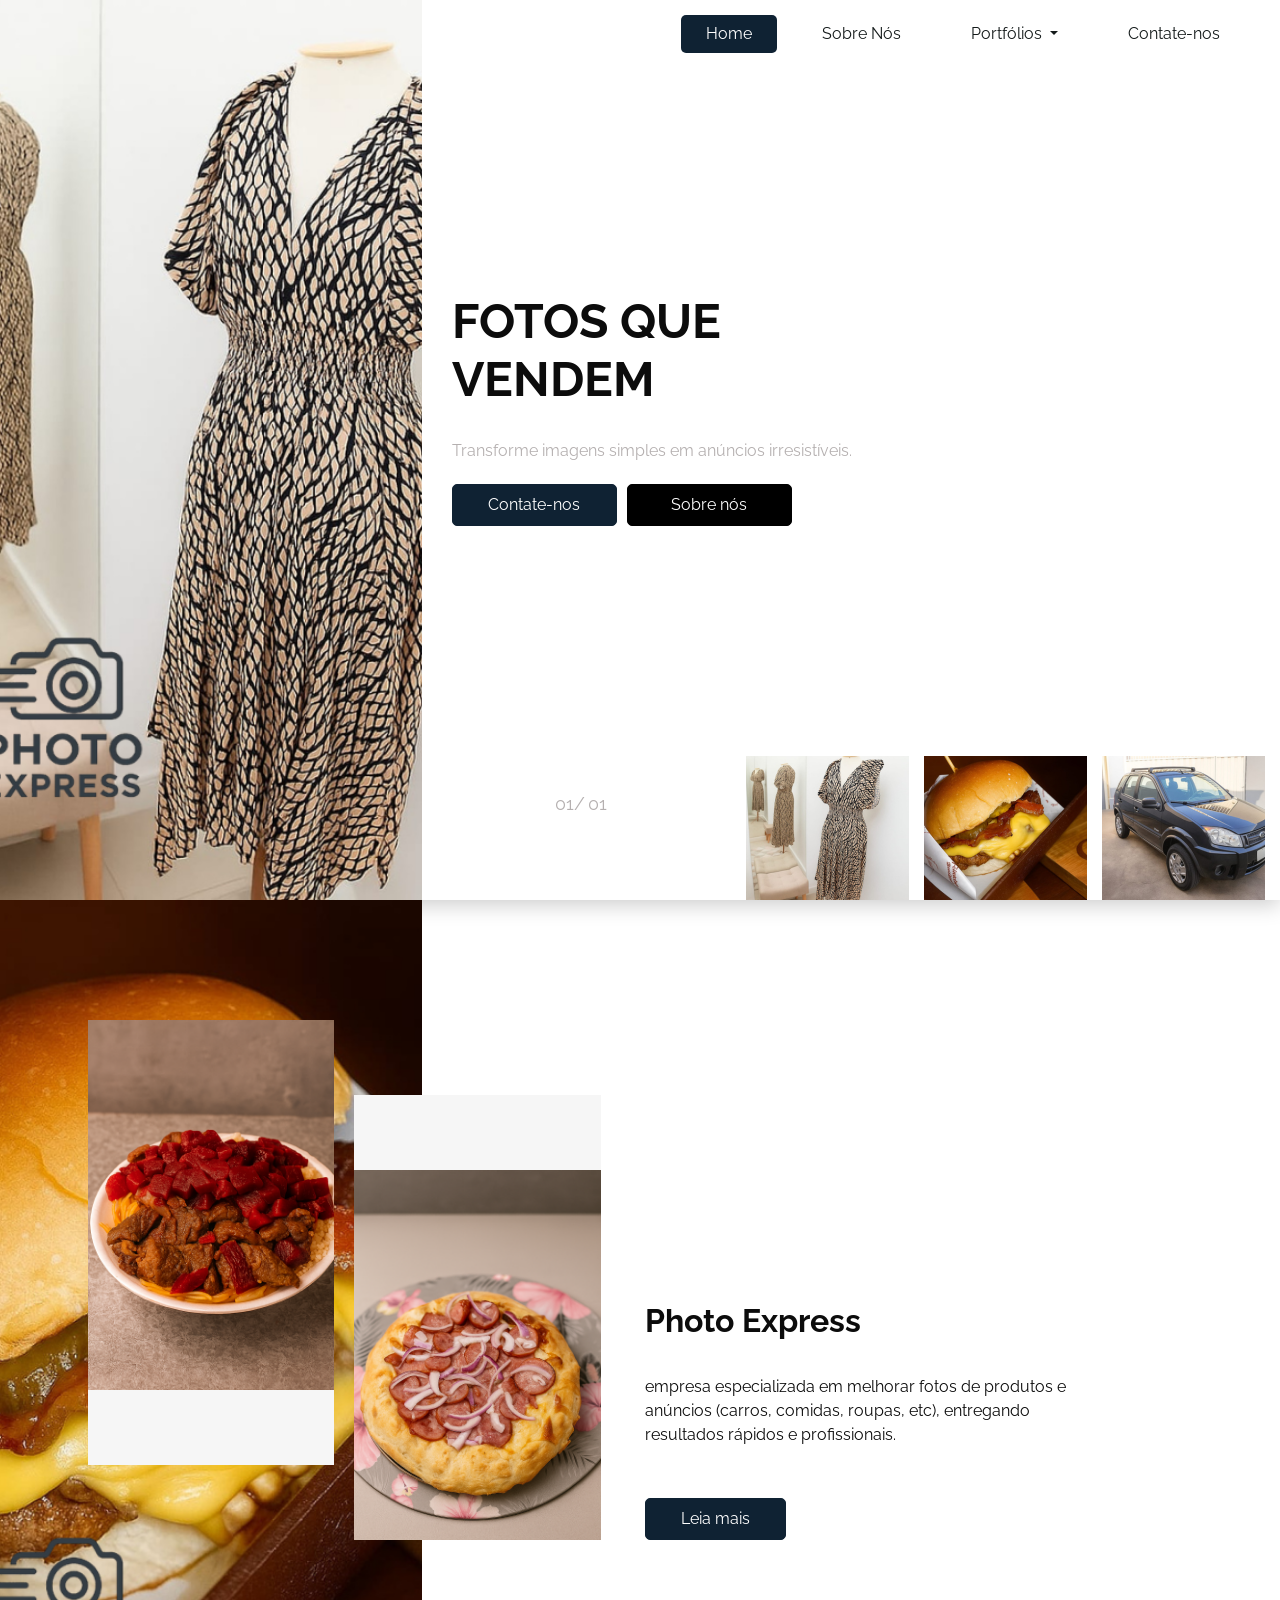
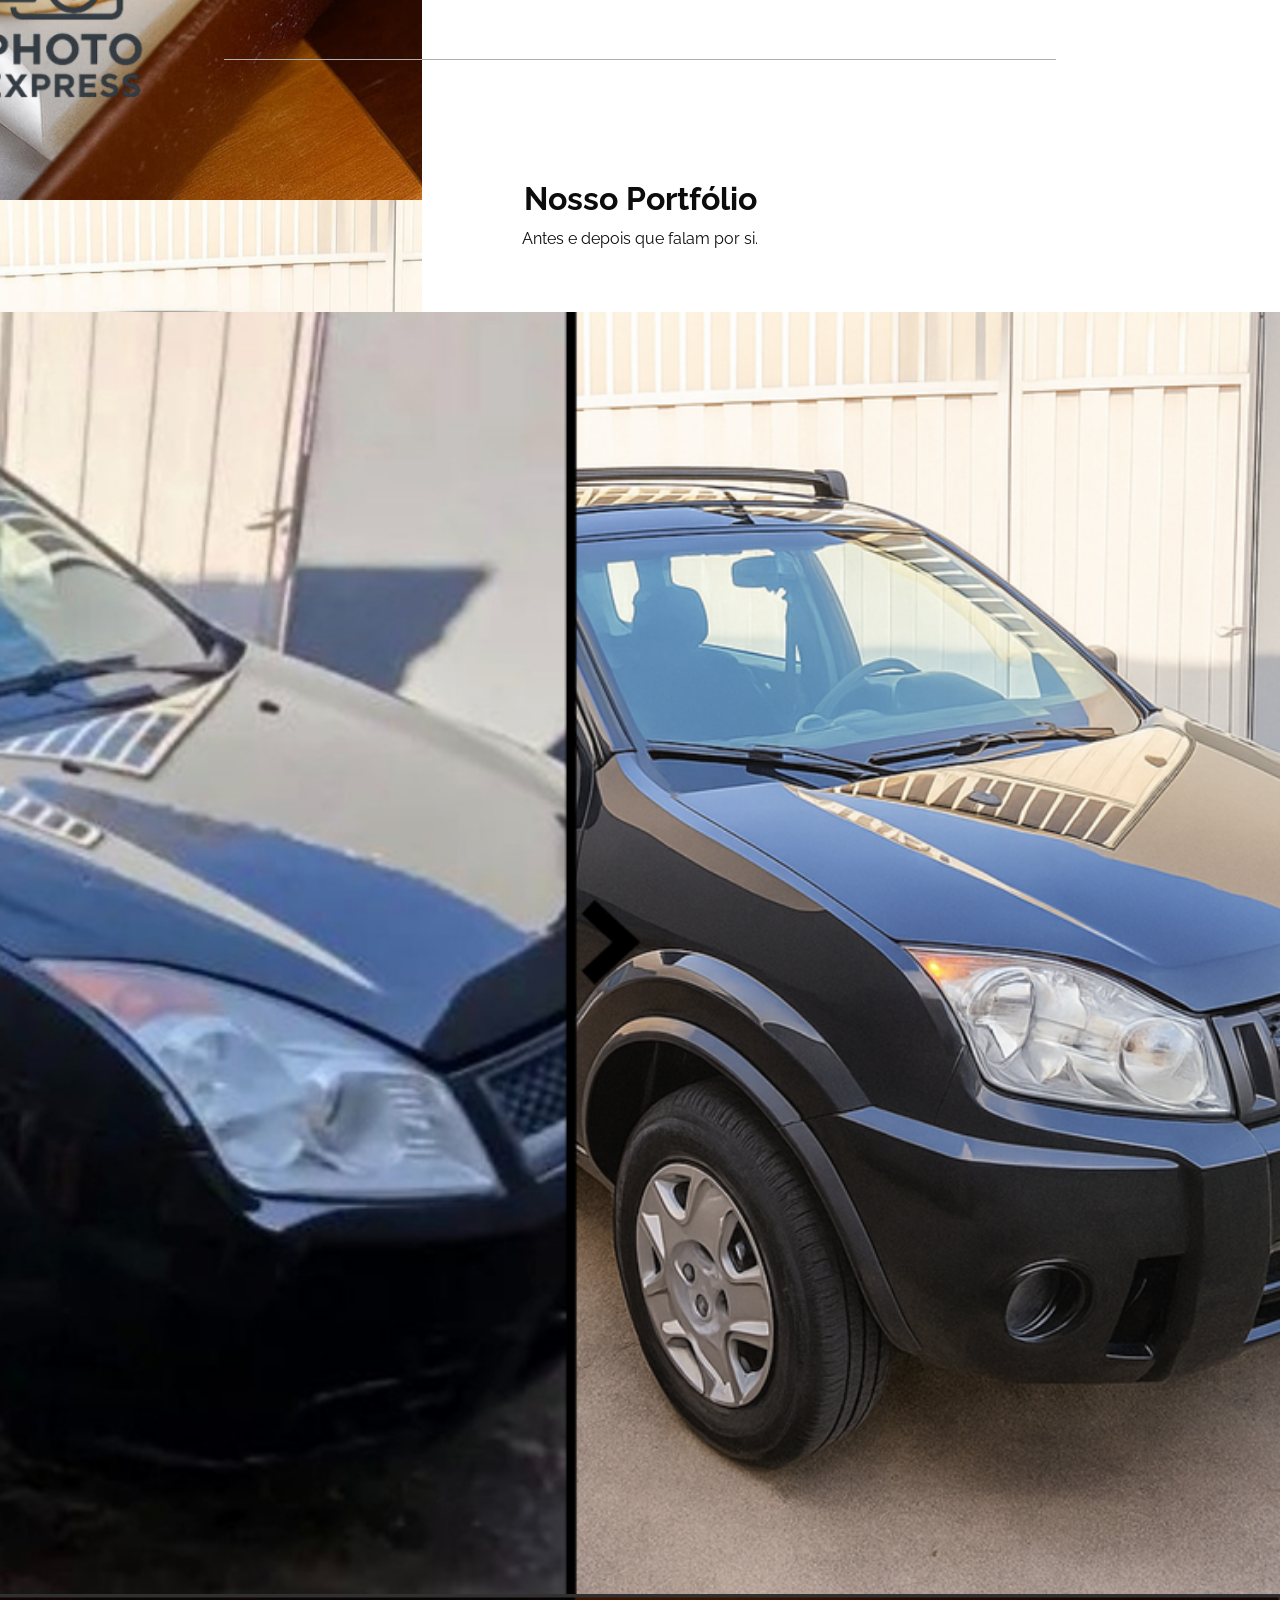
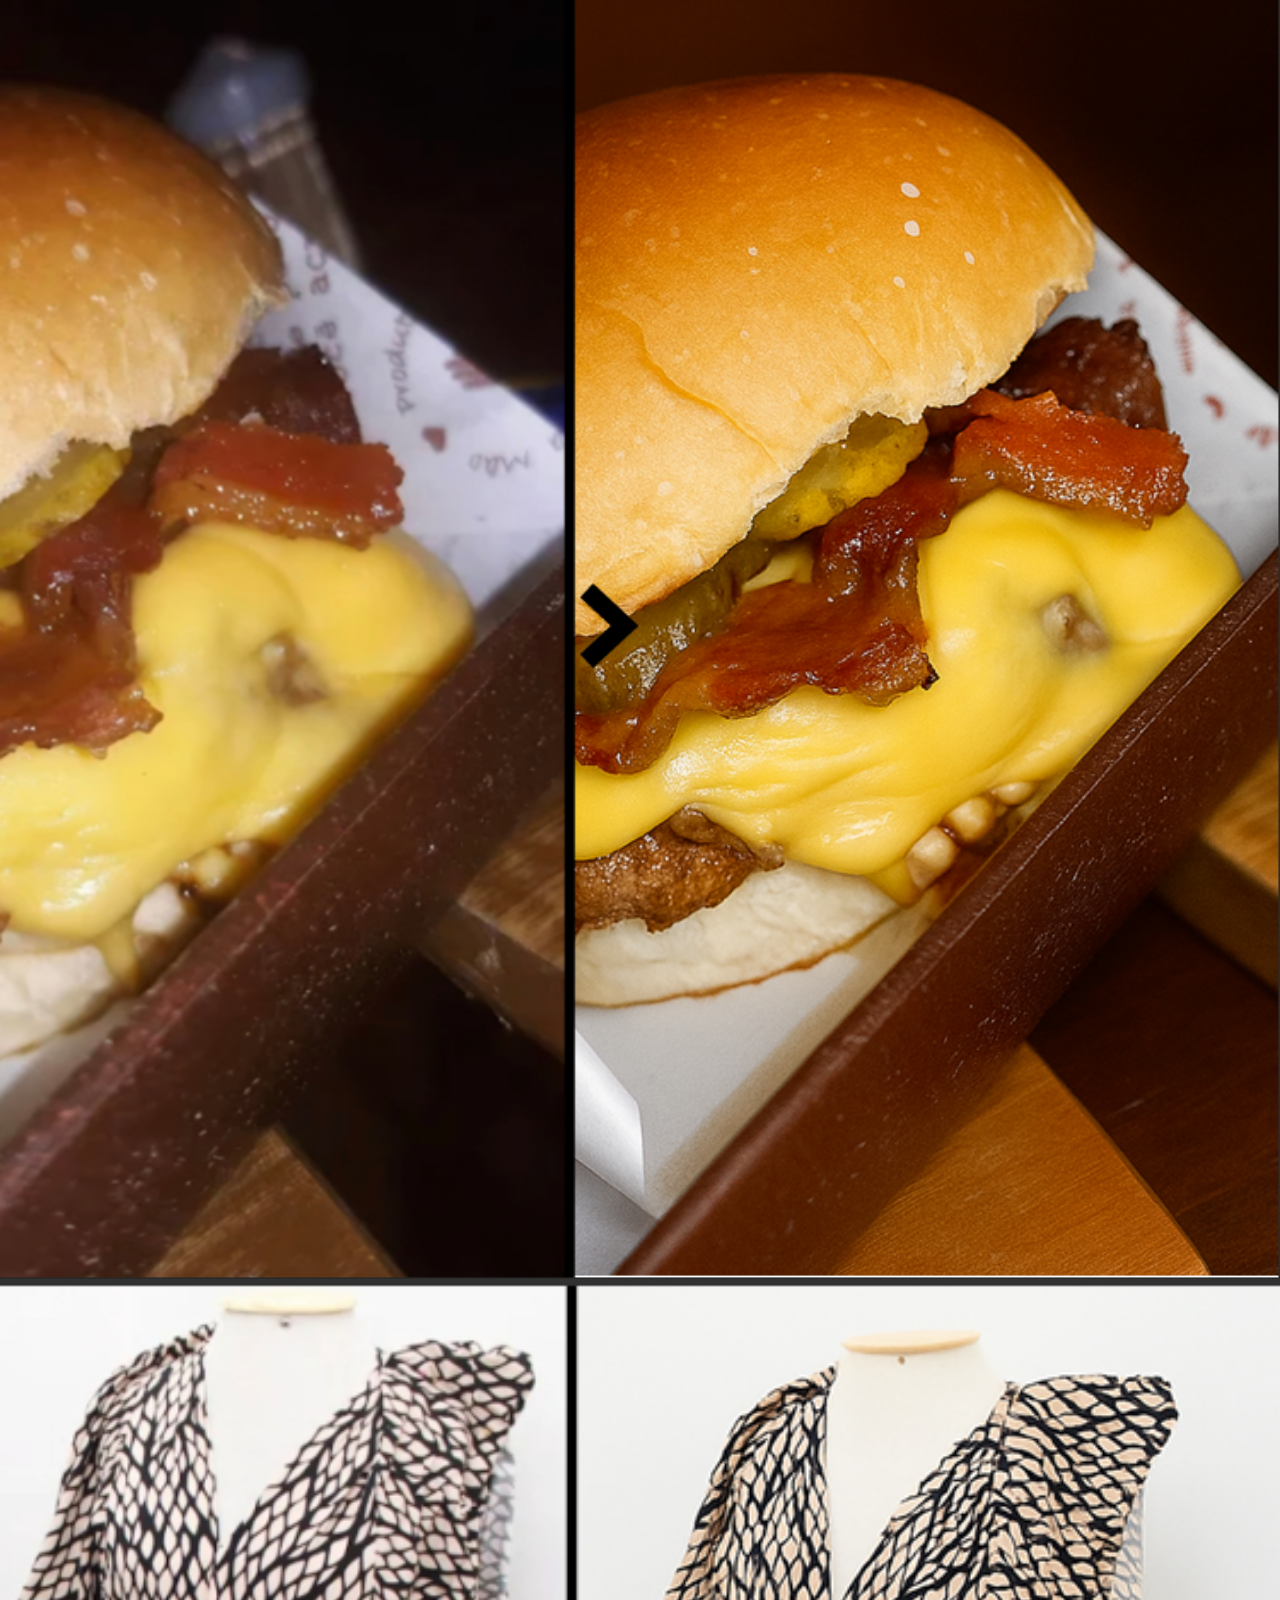
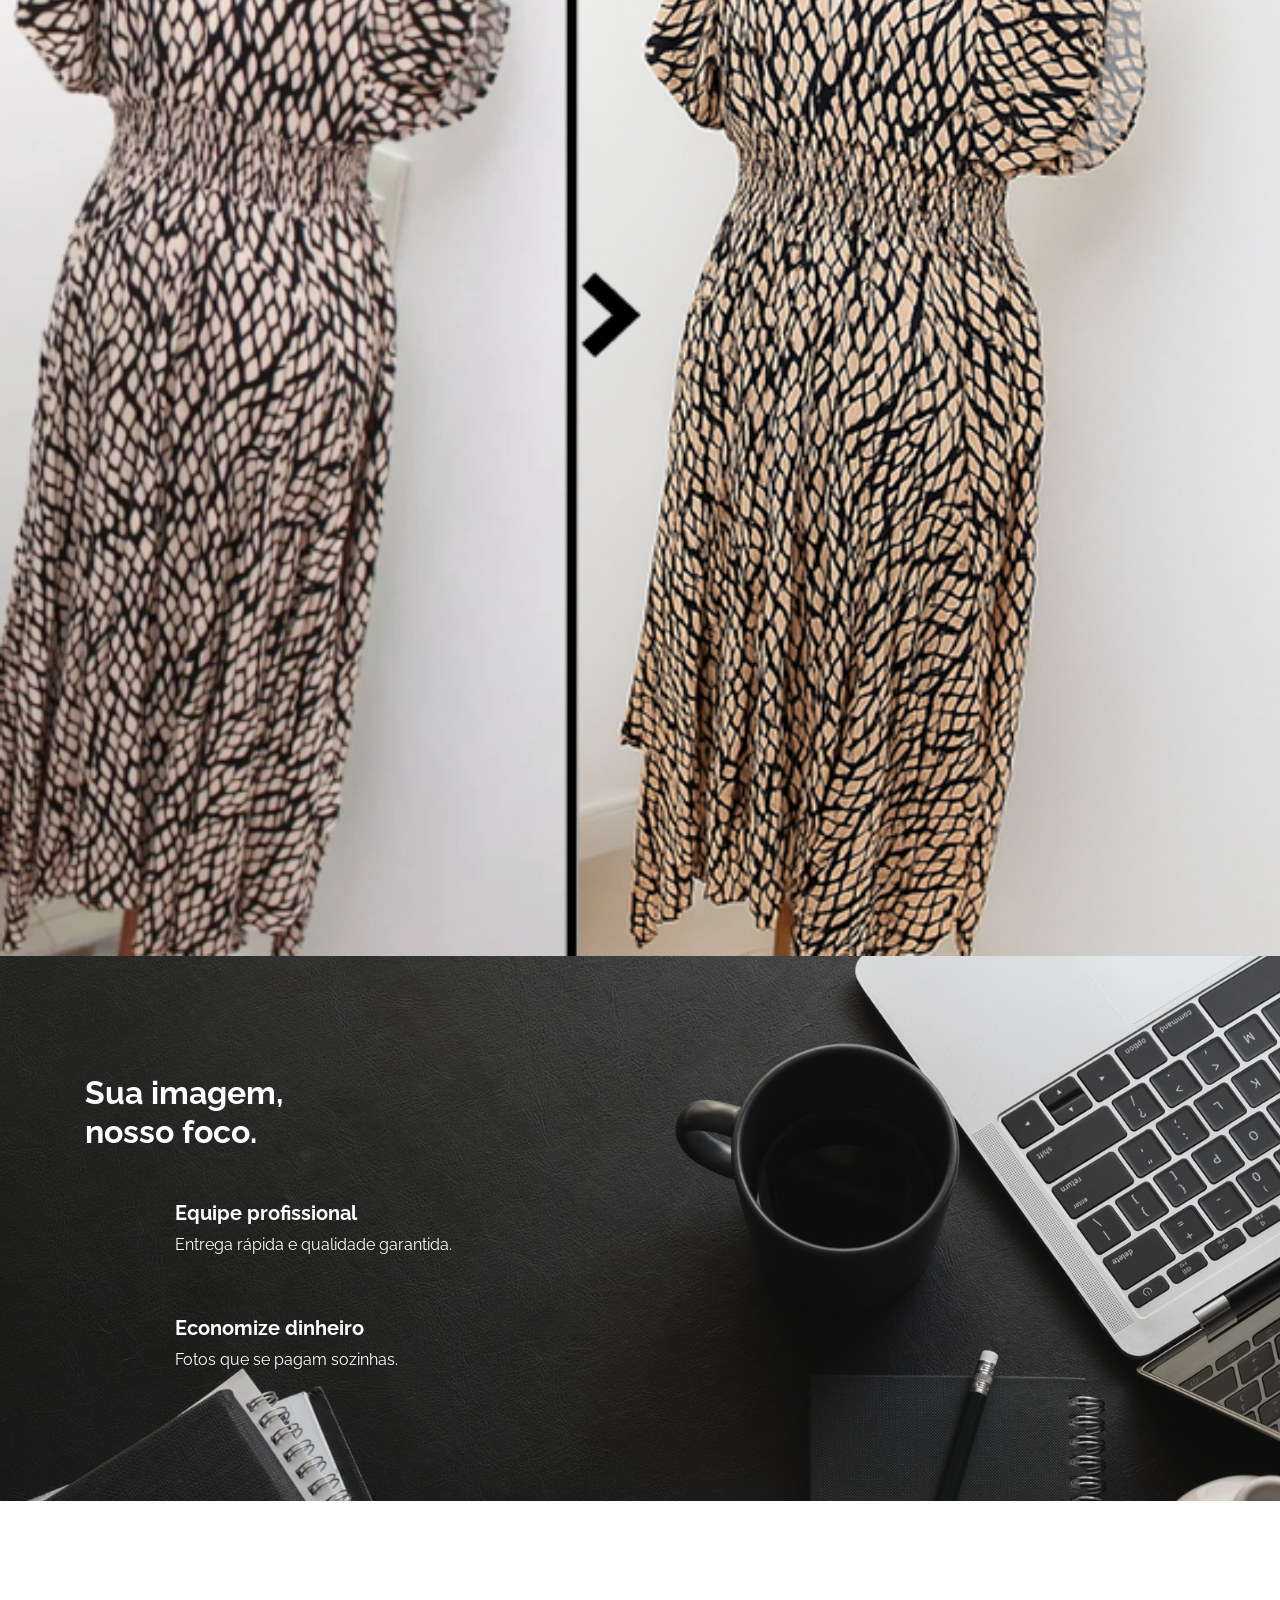
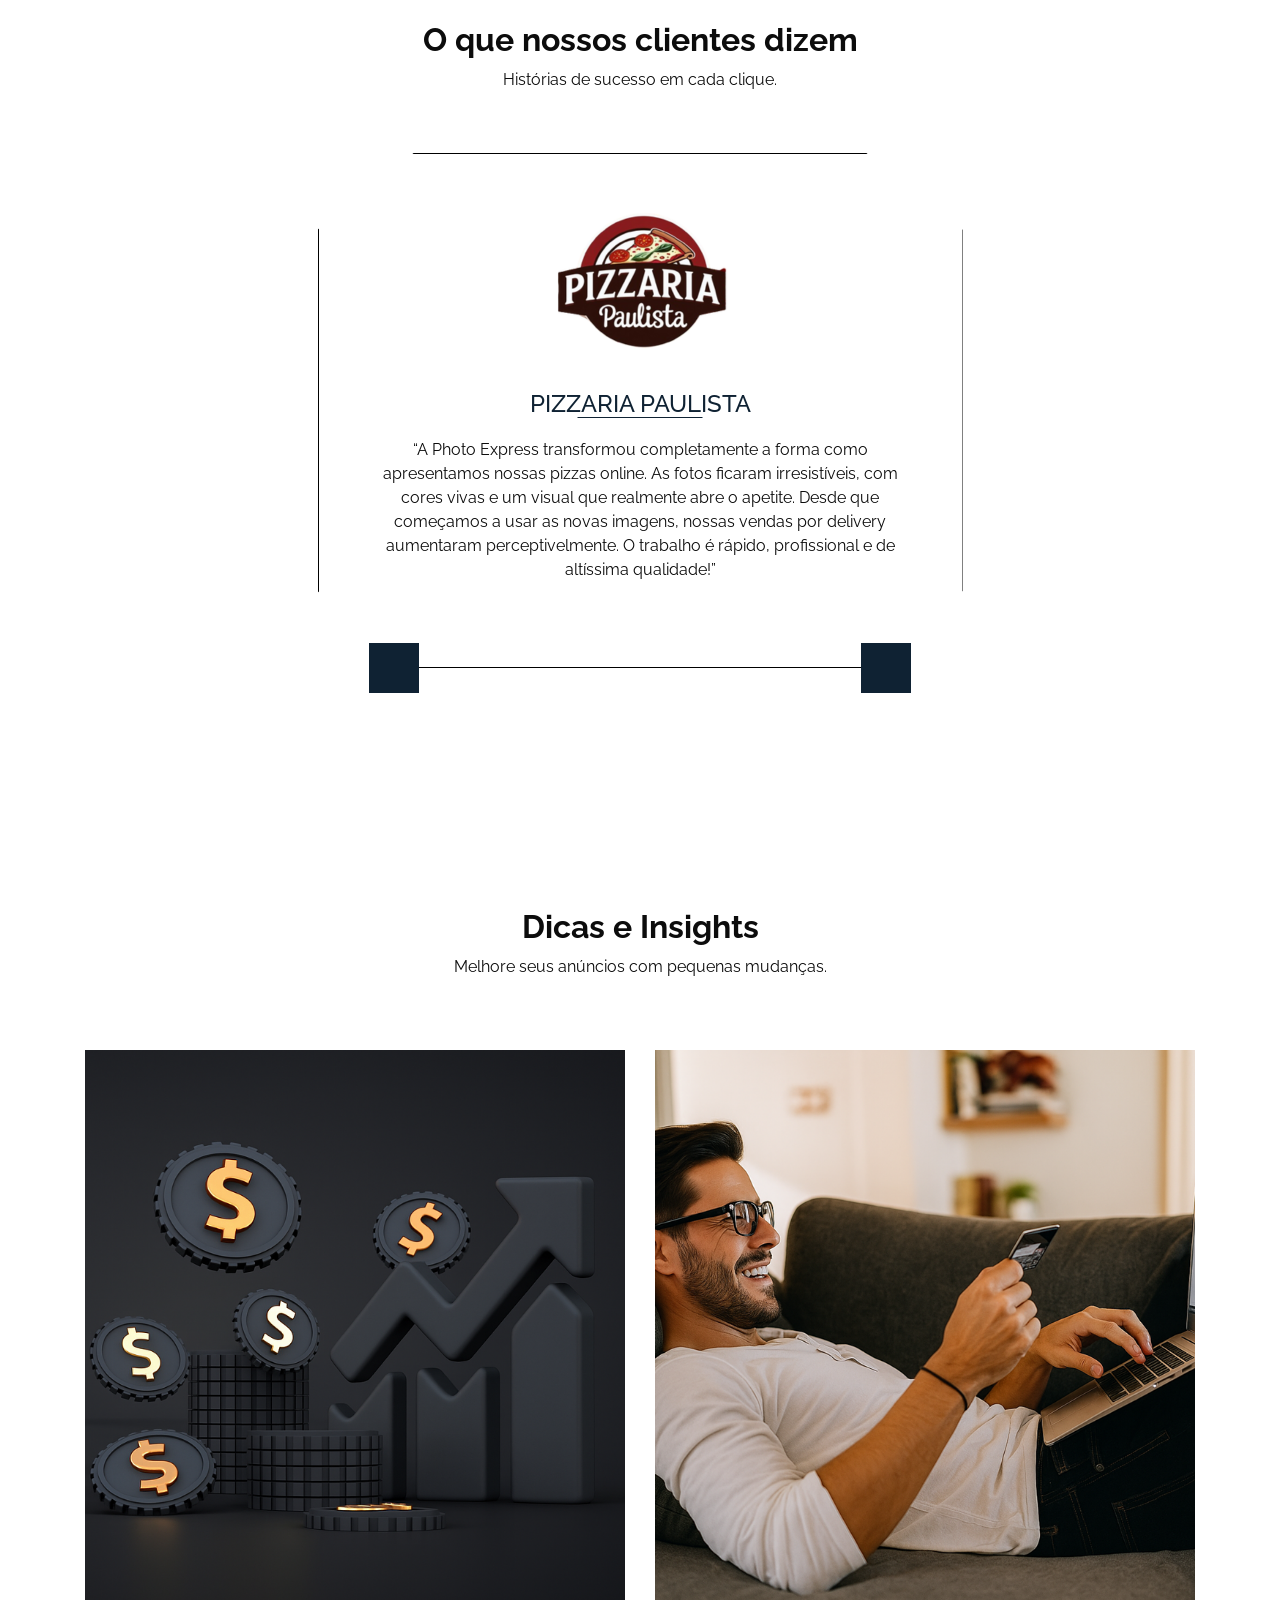
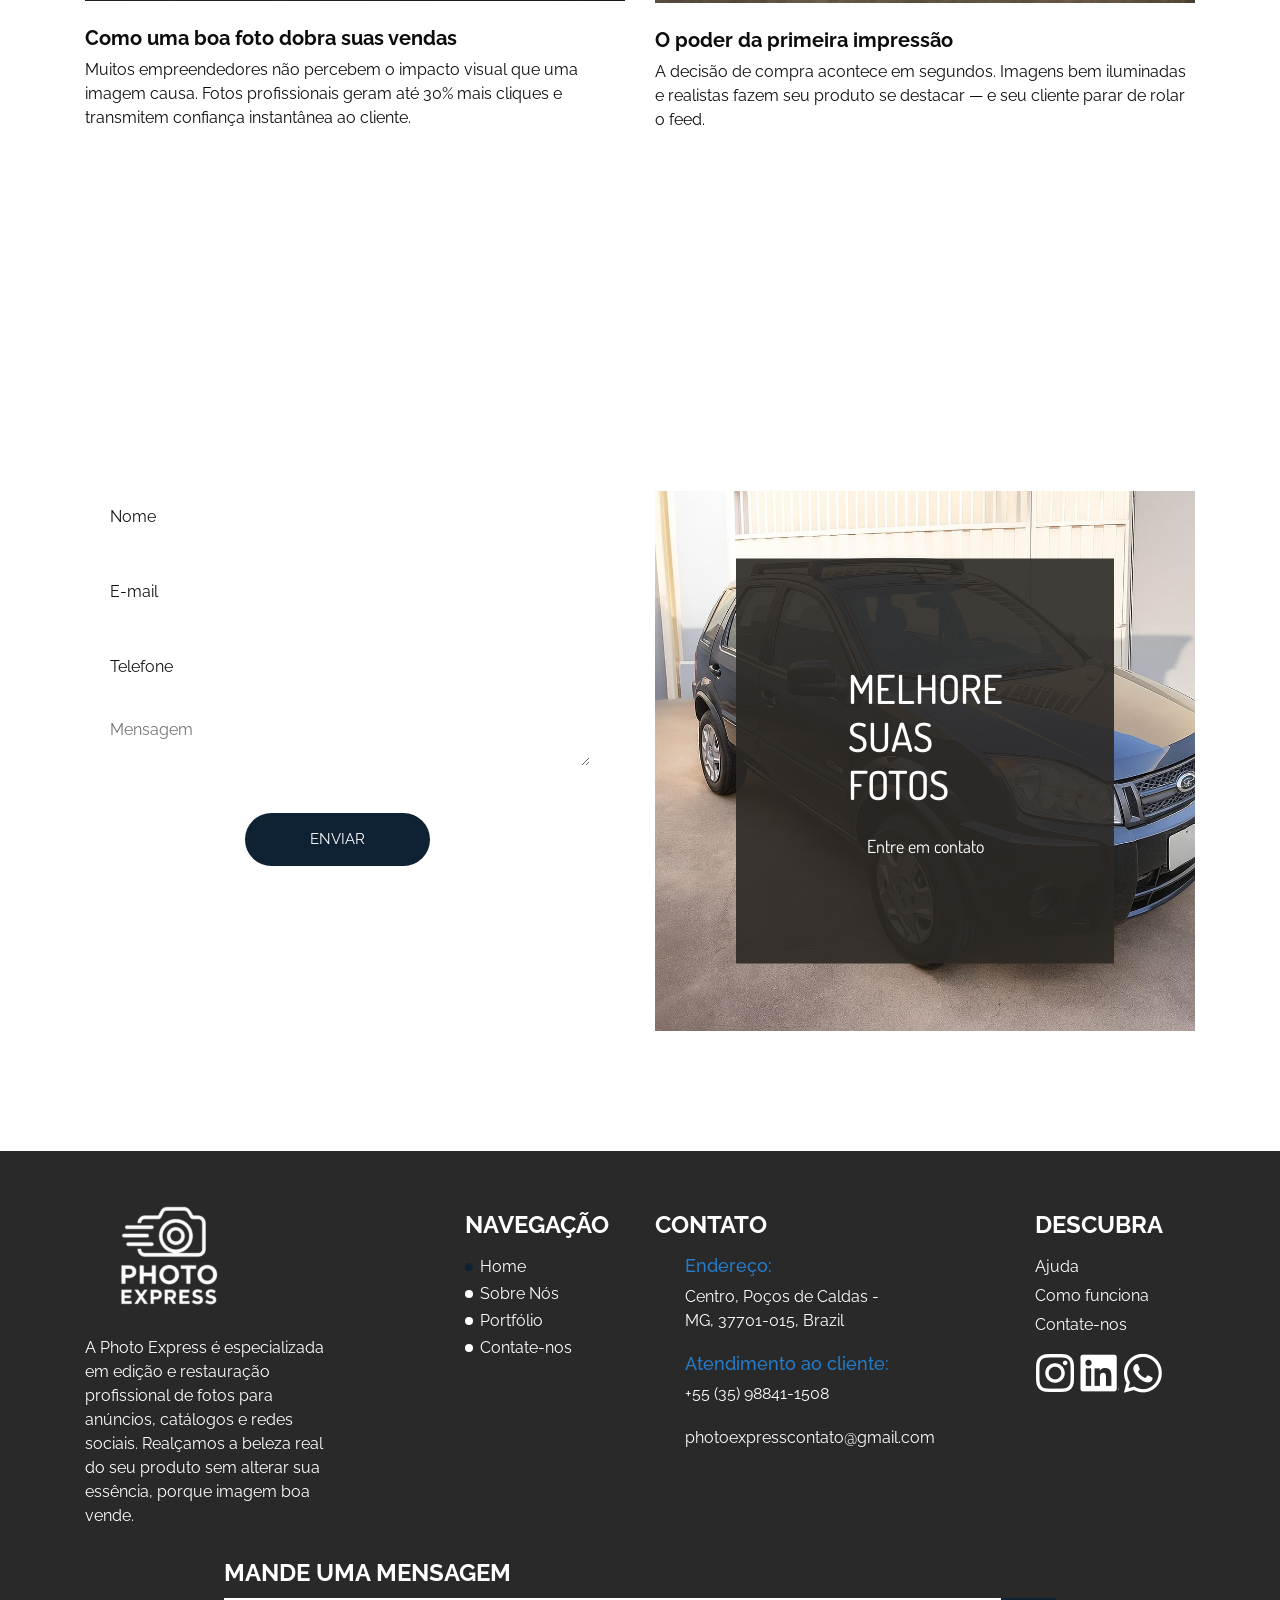
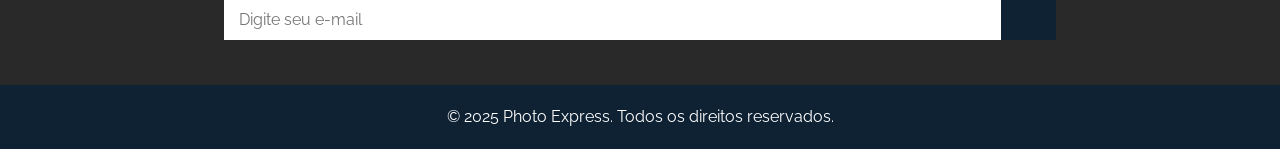
==== index.html @ 06e04c9b "Primeiro upload do site Photo Express" ====
<!DOCTYPE html>
<html>

<head>
  <!-- Basic -->
  <meta charset="utf-8" />
  <meta http-equiv="X-UA-Compatible" content="IE=edge" />
  <!-- Mobile Metas -->
  <meta name="viewport" content="width=device-width, initial-scale=1, shrink-to-fit=no" />
  <!-- Site Metas -->
  <meta name="keywords" content="" />
  <meta name="description" content="" />
  <meta name="author" content="" />

  <title>Ace</title>



  <!--slick slider stylesheet -->
  <link rel="stylesheet" href="https://cdnjs.cloudflare.com/ajax/libs/slick-carousel/1.5.9/slick.min.css">
  <link rel="stylesheet" href="https://cdnjs.cloudflare.com/ajax/libs/slick-carousel/1.5.9/slick-theme.min.css">

  <!-- bootstrap core css -->
  <link rel="stylesheet" type="text/css" href="css/bootstrap.css" />

  <!-- fonts style -->
  <link href="https://fonts.googleapis.com/css?family=Dosis:500|Raleway:400,600,700&display=swap" rel="stylesheet">
  <!-- Custom styles for this template -->
  <link href="css/style.css" rel="stylesheet" />
  <!-- responsive style -->
  <link href="css/responsive.css" rel="stylesheet" />
</head>

<body>
  <div class="hero_area">

    <div class="main slick_main">
      <div class="slider slider-for main_img-container">
        <div class="main-img-box b1">

        </div>
        <div class="main-img-box b2">

        </div>
        <div class="main-img-box b3">

        </div>
      </div>
    </div>
    <!-- header section strats -->
    <header class="header_section">
      <div class="container-fluid">
        <nav class="navbar navbar-expand-lg custom_nav-container ">
          <a href="index.html" class="navbar-brand">
            <img src="images_p/Logo sem fundo.png" alt="">
          </a>
          <button class="navbar-toggler ml-auto" type="button" data-toggle="collapse" data-target="#navbarSupportedContent" aria-controls="navbarSupportedContent" aria-expanded="false" aria-label="Toggle navigation">
            <span class="navbar-toggler-icon"></span>
          </button>

          <div class="collapse navbar-collapse" id="navbarSupportedContent">
            <div class="d-flex ml-auto flex-column flex-lg-row align-items-center">
              <ul class="navbar-nav  ">
                <li class="nav-item active">
                  <a class="nav-link" href="index.html">Home <span class="sr-only">(current)</span></a>
                </li>
                <li class="nav-item">
                  <a class="nav-link" href="about.html"> Sobre Nós</a>
                </li>
                <li class="nav-item dropdown">
  <a class="nav-link dropdown-toggle" href="#" id="navbarDropdown" role="button">
    Portfólios
  </a>
  <ul class="dropdown-menu" aria-labelledby="navbarDropdown">
    <li><a class="dropdown-item" href="portfolio_roupa.html">Roupas</a></li>
    <li><a class="dropdown-item" href="portfolio_carro.html">Carros</a></li>
    <li><a class="dropdown-item" href="portfolio_comida.html">Comidas</a></li>
  </ul>
</li>

                <li class="nav-item">
                  <a class="nav-link" href="contact.html">Contate-nos</a>
                </li>
              </ul>
              </form>
            </div>
          </div>
        </nav>
      </div>
    </header>
    <!-- end header section -->
    <!-- slider section -->
    <section class=" slider_section position-relative">
      <div class="container-fluid">
        <div class="row">
          <div class="col-md-4">
            <div class="brand_box">
              <a href="">
              </a>
            </div>
          </div>
          <div class="col-md-8 px-0">
            <div class="slider_content ">
              <div id="carouselExampleIndicators" class="carousel slide" data-ride="carousel">
                <div class="carousel-indicators-box">
                  01/
                  <ol class="carousel-indicators">
                    <li data-target="#carouselExampleIndicators" data-slide-to="0" class="active">
                      01
                    </li>
                    <li data-target="#carouselExampleIndicators" data-slide-to="1">
                      02
                    </li>
                    <li data-target="#carouselExampleIndicators">
                      03
                    </li>
                  </ol>
                </div>

                <div class="carousel-inner">
                  <div class="carousel-item active">
                    <div class="detail_box">
                      <h1>
                        FOTOS QUE  <br />
                        VENDEM
                      </h1>
                      <p>
                        Transforme imagens simples em anúncios irresistíveis.
                      </p>
                      <div class="btn-box">
                        <a href="contact.html" class="btn-1">Contate-nos</a>
                        <a href="about.html" class="btn-2">Sobre nós</a>
                      </div>
                    </div>
                  </div>
                  <div class="carousel-item ">
                    <div class="detail_box">
                      <h1>
                        IMAGEM QUE  <br />
                        CONVERTE
                      </h1>
                      <p>
                        Profissionalize seu visual e aumente suas vendas.
                      </p>
                      <div class="btn-box">
                        <a href="contact.html" class="btn-1">Contate-nos</a>
                        <a href="about.html" class="btn-2">Sobre nós</a>
                      </div>
                    </div>
                  </div>
                  <div class="carousel-item ">
                    <div class="detail_box">
                      <h1>
                        VALOR EM  <br />
                        CADA FOTO
                      </h1>
                      <p>
                        Cada clique pode ser o próximo cliente que você conquista.
                      </p>
                      <div class="btn-box">
                        <a href="contact.html" class="btn-1">Contate-nos</a>
                        <a href="about.html" class="btn-2">Sobre nós</a>
                      </div>
                    </div>
                  </div>
                </div>
                <div class="carousel-btn-box">
                  <a class="carousel-control-prev" href="#carouselExampleIndicators" role="button" data-slide="prev">
                    <span class="sr-only">Previous</span>
                  </a>
                  <a class="carousel-control-next" href="#carouselExampleIndicators" role="button" data-slide="next">
                    <span class="sr-only">Next</span>
                  </a>
                </div>
              </div>

              <div class="img_container">
                <div class="slider slider-nav slick_slider-nav">
                  <div class="img-box">
                    <img src="images_p/cloth_after_163x144.png" alt="">
                  </div>
                  <div class="img-box">
                    <img src="images_p/burguer_after_163x144.png" alt="">
                  </div>
                  <div class="img-box">
                    <img src="images_p/car_after_163x144.jpg" alt="">
                  </div>
                </div>
              </div>
            </div>
          </div>
        </div>
      </div>
    </section>
    <!-- end slider section -->
  </div>

  <!-- about section -->

  <section class="about_section layout_padding">
    <div class="container-fluid">
      <div class="box">
        <div class="img_container">
          <div class="img-box b1">
            <img src="images_p/plate-after.png" alt="">
          </div>
          <div class="img-box b2">
            <img src="images_p/Pizza-after.jpg" alt="">
          </div>
        </div>
        <div class="detail-box">
          <h2>
            Photo Express
          </h2>
          <p>
            empresa especializada em melhorar fotos de produtos e anúncios
            (carros, comidas, roupas, etc), entregando resultados 
            rápidos e profissionais.
          </p>
          <a href="about.html">
            Leia mais
          </a>
        </div>
      </div>
    </div>
  </section>
  <!-- end about section -->

  <!-- portfolio section -->

  <section class="portfolio_section layout_padding-top">
    <div class="container">
      <div class="heading_container">
        <h2>
          Nosso Portfólio
        </h2>
        <p>
          Antes e depois que falam por si.
        </p>
      </div>
    </div>
    <div class="portfolio_container slick-carousel">
      <div class="box">
        <img src="images_p/before_after_portfolio_car1.png" alt="">
        <div class="link-box">
          <a href="portfolio_carro.html">
            <img src="images/link.png" alt="">
          </a>
          <h6>
            Seu carro, irresistível
          </h6>
        </div>
      </div>
      <div class="box">
        <img src="images_p/before_after_portfolio_burguer1.png" alt="">
        <div class="link-box">
          <a href="portfolio_comida.html">
            <img src="images/link.png" alt="">
          </a>
          <h6>
            Foto que dá vontade
          </h6>
        </div>
      </div>
      <div class="box">
        <img src="images_p/before_after_portfolio_cloth1.png" alt="">
        <div class="link-box">
          <a href="portfolio_roupa.html">
            <img src="images/link.png" alt="">
          </a>
          <h6>
            Moda em destaque
          </h6>
        </div>
      </div>
    </div>
  </section>

  <!-- end portfolio section -->

  <!-- quality section -->

  <section class="quality_section layout_padding">
    <div class="container">
      <div class="quality_container">
        <h2>
          Sua imagem,  <br>
          nosso foco.
        </h2>
        <div class="box">
          <div class="detail-box">
            <div class="img-box">
              <img src="images/q-1.png" alt="">
            </div>
            <div class="text-box">
              <h5>
                Equipe profissional
              </h5>
              <p>
                Entrega rápida 
                e qualidade garantida.
              </p>
            </div>
          </div>
          <div class="detail-box">
            <div class="img-box">
              <img src="images/q-2.png" alt="">
            </div>
            <div class="text-box">
              <h5>
                Economize dinheiro
              </h5>
              <p>
                Fotos que se pagam sozinhas.                
              </p>
            </div>
          </div>
        </div>
      </div>
    </div>
  </section>

  <!-- end quality section -->

  <!-- client section -->

  <section class="client_section layout_padding">

    <div class="container">
      <div class="heading_container">
        <h2>
          O que nossos clientes dizem
        </h2>
        <p>
          Histórias de sucesso em cada clique.
        </p>
      </div>
      <div class="client_container">
        <a class="carousel-control-prev" href="#carouselExampleControls" role="button" data-slide="prev">
          <span class="sr-only">Previous</span>
        </a>
        <a class="carousel-control-next" href="#carouselExampleControls" role="button" data-slide="next">
          <span class="sr-only">Next</span>
        </a>
        <div id="carouselExampleControls" class="carousel slide" data-ride="carousel">
          <div class="carousel-inner">
            <div class="carousel-item active">
              <div class="box">
                <div class="img-box">
                  <img src="images_p/Pizzaria_paulista_logo.png" alt="">
                </div>
                <div class="detail-box">
                  <h4>
                    Pizzaria Paulista
                  </h4>
                  <p>
                    “A Photo Express transformou completamente a forma como apresentamos nossas pizzas online. As fotos ficaram irresistíveis, com cores vivas e um visual que realmente abre o apetite. Desde que começamos a usar as novas imagens, nossas vendas por delivery aumentaram perceptivelmente. O trabalho é rápido, profissional e de altíssima qualidade!”
                  </p>
                  <img src="images/quote.png" alt="">
                </div>
              </div>
            </div>
            <div class="carousel-item">
              <div class="box">
                <div class="img-box">
                  <img src="images_p/Recanto_infantil_logo.png" alt="">
                </div>
                <div class="detail-box">
                  <h4>
                    Recanto infantil
                  </h4>
                  <p>
                    “Ficamos impressionados com o cuidado e o bom gosto nas fotos feitas pela Photo Express. Cada peça foi fotografada de forma criativa e delicada, valorizando os detalhes e transmitindo perfeitamente o estilo do nosso brechó. O resultado final trouxe mais confiança e engajamento nas nossas redes sociais.”
                  </p>
                  <img src="images/quote.png" alt="">
                </div>
              </div>
            </div>
            <div class="carousel-item">
              <div class="box">
                <div class="img-box">
                  <img src="images_p/Tempero_certo_logo.png" alt="">
                </div>
                <div class="detail-box">
                  <h4>
                    Tempero Certo
                  </h4>
                  <p>
                    “As fotos que a Photo Express fez dos nossos pratos deixaram nosso cardápio com um visual totalmente novo! Agora nossos clientes conseguem ver a qualidade e o capricho das refeições antes mesmo de pedir. O atendimento foi ágil e o resultado superou nossas expectativas.”
                  </p>
                  <img src="images/quote.png" alt="">
                </div>
              </div>
            </div>
          </div>
        </div>
      </div>
    </div>
  </section>

  <!-- end client section -->


  <!-- Tips section -->

  <section class="news_section layout_padding">
    <div class="container">
      <div class="heading_container">
        <h2>
          Dicas e Insights
        </h2>
        <p>
          Melhore seus anúncios com pequenas mudanças.
        </p>
      </div>
      <div class="row">
        <div class="col-md-6">
          <div class="box">
            <div class="img-box">
              <img src="images_p/stocks.png" alt="">
              <div class="date">
                <h5>
                  
                </h5>
              </div>
            </div>
            <div class="detail-box">
              <h5>
                Como uma boa foto dobra suas vendas
              </h5>
              <p>
                Muitos empreendedores não percebem o impacto visual que uma imagem causa. Fotos profissionais geram até 30% mais cliques e transmitem confiança instantânea ao cliente.
              </p>
            </div>
          </div>
        </div>
        <div class="col-md-6">
          <div class="box">
            <div class="img-box">
              <img src="images_p/first_view.png" alt="">
              <div class="date">
                <h5>
                  
                </h5>
              </div>
            </div>
            <div class="detail-box">
              <h5>
                O poder da primeira impressão
              </h5>
              <p>
                A decisão de compra acontece em segundos. Imagens bem iluminadas e realistas fazem seu produto se destacar — e seu cliente parar de rolar o feed.
              </p>
            </div>
          </div>
        </div>
      </div>
    </div>
  </section>

  <!-- end news section -->


  <!-- contact section -->

  <section class="contact_section layout_padding">
    <div class="container ">
      <div class="">
        <h2 class="">
          Entre em contato
        </h2>
      </div>
    </div>
    <div class="container">
      <div class="row">
        <div class="col-md-6">
          <form action="https://formsubmit.co/photoexpresscontato@gmail.com" method="POST">
  <div>
    <input type="text" name="name" placeholder="Nome" required />
  </div>
  <div>
    <input type="email" name="email" placeholder="E-mail" required />
  </div>
  <div>
    <input type="text" name="phone" placeholder="Telefone" required />
  </div>
  <div>
    <textarea name="message" class="message-box" placeholder="Mensagem" required></textarea>
  </div>

  <!-- Evita spam -->
  <input type="hidden" name="_captcha" value="true">

  <!-- Redireciona pra página de agradecimento -->
  <input type="hidden" name="_next" value="https://seusite.com/obrigado.html">

  <div class="d-flex">
    <button type="submit">
      ENVIAR
    </button>
  </div>
</form>

        </div>
        <div class="col-md-6">
          <div class="img-box">
            <img src="images_p/car_after.jpg" alt="">
            <div class="img_overlay">
              <h2>
                MELHORE <br>
                SUAS <br>
                FOTOS
              </h2>
              <a href="">
                Entre em contato
              </a>
            </div>
          </div>
        </div>
      </div>
    </div>
  </section>

  <!-- end contact section -->

  <!-- info section -->
  <section class="info_section layout_padding2">
    <div class="container">
      <div class="row">
        <div class="col-md-3">
          <div class="info-logo">
            <a href="">
              <img src="images_p/logo_rodape2.png" alt="">
            </a>
            <p>
              A Photo Express é especializada em edição e restauração profissional de fotos para anúncios, catálogos e redes sociais.
Realçamos a beleza real do seu produto sem alterar sua essência, porque imagem boa vende.
            </p>
          </div>
        </div>
        <div class="col-lg-2 col-md-3 offset-lg-1">
          <div class="info-nav">
            <h4>
              Navegação
            </h4>
            <ul>
              <li class="active">
                <a href="index.html">
                  Home
                </a>
              </li>
              <li>
                <a href="about.html">
                  Sobre Nós
                </a>
              </li>
              <li>
                <a href="portfolio.html">
                  Portfólio
                </a>
              </li>
              <li>
                <a href="contact.html">
                  Contate-nos
                </a>
              </li>
            </ul>
          </div>
        </div>
        <div class="col-md-3">
          <div class="info-contact">
            <h4>
              Contato
            </h4>
            <div class="location">
              <h6>
                Endereço:
              </h6>
              <a href="https://www.google.com/maps/place/R.+Santa+Catarina,+204-2147483647+-+Centro,+Po%C3%A7os+de+Caldas+-+MG,+37701-015/@-21.7893273,-46.5695706,16z/data=!3m1!4b1!4m6!3m5!1s0x94c9dce7d2bdacf7:0x836eccdbe0b05a5b!8m2!3d-21.788969!4d-46.5641613!16s%2Fg%2F1vl9sly5?entry=ttu&g_ep=EgoyMDI1MTAyOS4yIKXMDSoASAFQAw%3D%3D">
                <img src="images/location.png" alt="">
                <span>
                  Centro, Poços de Caldas - MG, 37701-015, Brazil
                </span>
              </a>
            </div>
            <div class="call">
              <h6>
                Atendimento ao cliente:
              </h6>
              <a href="">
                <img src="images/call.png" alt="">
                <span>
                  +55 (35) 98841-1508
                </span>
              </a>
            </div>
            <div class="call">
              <a href="">
                <img src="images/mail.png" alt="">
                <span>
                  photoexpresscontato@gmail.com
                </span>
              </a>
            </div>
          </div>
        </div>
        <div class="col-lg-2 col-md-3 offset-lg-1">
          <div class="discover">
            <h4>
              Descubra
            </h4>
            <ul>
              <li>
                <a href="contact.html">
                  Ajuda
                </a>
              </li>
              <li>
                <a href="about.html">
                  Como funciona

                </a>
              </li>
              <li>
                <a href="contact.html">
                  Contate-nos
                </a>
              </li>
            </ul>
            <div class="social-box">
              <a href="https://www.instagram.com/photoexpress.oficial?igsh=c25saW56bzdkejcy">
                <img src="images_p/icon_instagram.png" alt="">
              </a>
              <a href="https://www.linkedin.com/in/photo-express-oficial">
                <img src="images_p/icon_linkedin.png" alt="">
              </a>
              <a href="https://wa.me/553588411508">
                <img src="images_p/icon_whatsapp.png" alt="">
              </a>
            </div>
          </div>
        </div>
      </div>
      <div class="info_form">
        <h4>
          Mande uma mensagem
        </h4>
        <form action="https://formsubmit.co/photoexpresscontato@gmail.com" method="POST">
  <input type="email" name="email" placeholder="Digite seu e-mail" required>
  <input type="hidden" name="_subject" value="Novo e-mail recebido pelo rodapé do site!">
  <input type="hidden" name="_captcha" value="true">
  <input type="hidden" name="_template" value="table">
  <input type="hidden" name="_next" value="">
  <div class="d-flex justify-content-end">
    <button type="submit">
    </button>
  </div>
</form>

      </div>
    </div>
  </section>



  <!-- end info_section -->


  <!-- footer section -->
  <section class="container-fluid footer_section">
    
    <p>
      &copy; 2025 Photo Express. Todos os direitos reservados.
      <a href="https://html.design/"></a><br>
    </p>
    
  </section>
  <!-- footer section -->

  <script type="text/javascript" src="js/jquery-3.4.1.min.js"></script>
  <script type="text/javascript" src="js/bootstrap.js"></script>
  <script type="text/javascript" src="https://cdnjs.cloudflare.com/ajax/libs/slick-carousel/1.5.9/slick.min.js"></script>
  <!-- end google map js -->


  <script>
    $('.slider-for').slick({
      autoplay: true,
      autoplaySpeed: 3000,
      slidesToShow: 1,
      slidesToScroll: 1,
      arrows: false,
      fade: true,
      asNavFor: '.slider-nav'
    });
    $('.slider-nav').slick({
      slidesToShow: 3,
      slidesToScroll: 1,
      asNavFor: '.slider-for',
      dots: true,
      centerMode: true,
      focusOnSelect: true,

    });
  </script>

  <script>
    $('.slick-carousel').slick({
      infinite: true,
      slidesToShow: 3, // Shows a three slides at a time
      slidesToScroll: 1, // When you click an arrow, it scrolls 1 slide at a time
      responsive: [{
        breakpoint: 768,
        settings: {
          slidesToShow: 2,
          slidesToScroll: 1,
        }
      },
      {
        breakpoint: 420,
        settings: {
          slidesToShow: 1,
          slidesToScroll: 3,
        }
      }

      ]
    });
  </script>

</body>

</html>
---- css/style.css ----
body {
  font-family: 'Raleway', sans-serif;
  color: #0c0c0c;
  background-color: #ffffff;
}

.layout_padding {
  padding-top: 120px;
  padding-bottom: 120px;
}

.layout_padding2 {
  padding-top: 45px;
  padding-bottom: 45px;
}

.layout_padding2-top {
  padding-top: 45px;
}

.layout_padding2-bottom {
  padding-bottom: 45px;
}

.layout_padding-top {
  padding-top: 120px;
}

.layout_padding-bottom {
  padding-bottom: 120px;
}

.heading_container {
  display: -webkit-box;
  display: -ms-flexbox;
  display: flex;
  -webkit-box-orient: vertical;
  -webkit-box-direction: normal;
      -ms-flex-direction: column;
          flex-direction: column;
  -webkit-box-align: center;
      -ms-flex-align: center;
          align-items: center;
  text-align: center;
}

.heading_container h2 {
  font-weight: bold;
}

/*header section*/
.hero_area {
  height: 100vh;
  position: relative;
  background-image: url(../images/hero-bg.jpg);
  background-size: cover;
  background-position: right;
  background-repeat: no-repeat;
  display: -webkit-box;
  display: -ms-flexbox;
  display: flex;
  -webkit-box-orient: vertical;
  -webkit-box-direction: normal;
      -ms-flex-direction: column;
          flex-direction: column;
  -webkit-box-shadow: 0 5px 20px 0 rgba(0, 0, 0, 0.2);
          box-shadow: 0 5px 20px 0 rgba(0, 0, 0, 0.2);
}

.hero_area .slick_main {
  position: absolute;
  top: 0;
  left: 0;
  width: 33%;
  height: 100vh;
  display: block;
  margin: 0 auto;
}

.hero_area .slick_main .main-img-box {
  background-size: cover;
  background-position: center;
  height: 100vh;
  width: 100%;
}

.hero_area .slick_main .main-img-box.b1 {
  background-image: url(../images_p/cloth_after_logo.jpg);
}

.hero_area .slick_main .main-img-box.b2 {
  background-image: url(../images_p/burguer_after_logo.jpg);
}

.hero_area .slick_main .main-img-box.b3 {
  background-image: url(../images_p/car_after_logo.jpg);
}

.sub_page .hero_area {
  height: auto;
  background-position: top right;
}

.sub_page .hero_area .navbar .navbar-brand {
  display: -webkit-box;
  display: -ms-flexbox;
  display: flex;
}

.hero_area.sub_pages {
  height: auto;
}

.header_section {
  padding: 10px 0;
}

.header_section .container-fluid {
  padding-right: 25px;
  padding-left: 25px;
}

.header_section .nav_container {
  margin: 0 auto;
}

.custom_nav-container.navbar-expand-lg .navbar-nav .nav-item .nav-link {
  padding: 7px 25px;
  margin: 0 10px;
  color: #141a1a;
  text-align: center;
  border-radius: 5px;
}

.custom_nav-container.navbar-expand-lg .navbar-nav .nav-item.active .nav-link, .custom_nav-container.navbar-expand-lg .navbar-nav .nav-item:hover .nav-link {
  background-color: #0f2233;
  color: #ffffff;
}

a,
a:hover,
a:focus {
  text-decoration: none;
}

a:hover,
a:focus {
  color: initial;
}

.btn,
.btn:focus {
  outline: none !important;
  -webkit-box-shadow: none;
          box-shadow: none;
}

.custom_nav-container .nav_search-btn {
  background-image: url(../images/search-icon.png);
  background-size: 22px;
  background-repeat: no-repeat;
  background-position-y: 7px;
  width: 35px;
  height: 35px;
  padding: 0;
  border: none;
}

.navbar .navbar-brand {
  display: none;
  -webkit-box-align: center;
      -ms-flex-align: center;
          align-items: center;
}

.navbar .navbar-brand img {
  width: 90px;
  margin-right: 5px;
}

.custom_nav-container {
  z-index: 99999;
  padding: 5px 0;
}

.custom_nav-container .navbar-toggler {
  outline: none;
}

.custom_nav-container .navbar-toggler .navbar-toggler-icon {
  background-image: url(../images/menu.png);
  background-size: 45px;
}

.quote_btn-container {
  display: -webkit-box;
  display: -ms-flexbox;
  display: flex;
  -webkit-box-align: center;
      -ms-flex-align: center;
          align-items: center;
}

.quote_btn-container a {
  color: #000000;
  position: relative;
}

.quote_btn-container a .cart_number {
  position: absolute;
  top: 68%;
  left: 50%;
  -webkit-transform: translate(-50%, -50%);
          transform: translate(-50%, -50%);
  color: #ffffff;
  font-size: 12px;
}

.quote_btn-container a img {
  width: 20px;
  margin: 0 25px;
}

/*end header section*/
/* slider section */
.slider_section {
  -webkit-box-flex: 1;
      -ms-flex: 1;
          flex: 1;
  display: -webkit-box;
  display: -ms-flexbox;
  display: flex;
  position: relative;
}

.slider_section .row {
  -webkit-box-align: stretch;
      -ms-flex-align: stretch;
          align-items: stretch;
  height: 100%;
}

.slider_section .brand_box {
  display: -webkit-box;
  display: -ms-flexbox;
  display: flex;
  -webkit-box-pack: center;
      -ms-flex-pack: center;
          justify-content: center;
  -webkit-box-align: center;
      -ms-flex-align: center;
          align-items: center;
  height: 100%;
}

.slider_section .brand_box a {
  max-width: 250px;
}

.slider_section .brand_box a img {
  max-width: 100%;
}

.slider_section .slider_content {
  display: -webkit-box;
  display: -ms-flexbox;
  display: flex;
  -webkit-box-orient: vertical;
  -webkit-box-direction: normal;
      -ms-flex-direction: column;
          flex-direction: column;
  height: 100%;
}

.slider_section .slider_content #carouselExampleIndicators {
  -webkit-box-flex: 1;
      -ms-flex: 1;
          flex: 1;
  display: -webkit-box;
  display: -ms-flexbox;
  display: flex;
  -webkit-box-align: center;
      -ms-flex-align: center;
          align-items: center;
  position: unset;
}

.slider_section .slider_content #carouselExampleIndicators .detail_box {
  padding-left: 25px;
}

.slider_section .slider_content #carouselExampleIndicators .detail_box h1 {
  font-weight: bold;
  text-transform: uppercase;
  font-size: 3rem;
  margin-bottom: 30px;
}

.slider_section .slider_content #carouselExampleIndicators .detail_box p {
  color: #b5b0b0;
}

.slider_section .slider_content #carouselExampleIndicators .detail_box .btn-box {
  display: -webkit-box;
  display: -ms-flexbox;
  display: flex;
  margin: 0 -5px;
  -ms-flex-wrap: wrap;
      flex-wrap: wrap;
  -webkit-box-align: center;
      -ms-flex-align: center;
          align-items: center;
}

.slider_section .slider_content #carouselExampleIndicators .detail_box .btn-box a {
  width: 165px;
  margin: 5px;
  text-align: center;
}

.slider_section .slider_content #carouselExampleIndicators .detail_box .btn-box .btn-1 {
  display: inline-block;
  padding: 8px 0;
  background-color: #0f2233;
  border: 1px solid #0f2233;
  color: #ffffff;
  border-radius: 5px;
}

.slider_section .slider_content #carouselExampleIndicators .detail_box .btn-box .btn-1:hover {
  background-color: transparent;
  color: #0f2233;
}

.slider_section .slider_content #carouselExampleIndicators .detail_box .btn-box .btn-2 {
  display: inline-block;
  padding: 8px 0;
  background-color: #000000;
  border: 1px solid #000000;
  color: #ffffff;
  border-radius: 5px;
}

.slider_section .slider_content #carouselExampleIndicators .detail_box .btn-box .btn-2:hover {
  background-color: transparent;
  color: #000000;
}

.slider_section .slider_content .img_container {
  display: -webkit-box;
  display: -ms-flexbox;
  display: flex;
  -webkit-box-pack: end;
      -ms-flex-pack: end;
          justify-content: flex-end;
  -webkit-box-align: end;
      -ms-flex-align: end;
          align-items: flex-end;
}

.slider_section .slider_content .img_container .slick_slider-nav {
  display: -webkit-box;
  display: -ms-flexbox;
  display: flex;
}

.slider_section .slider_content .img_container .slick_slider-nav .slick-track {
  display: -webkit-box;
  display: -ms-flexbox;
  display: flex;
}

.slider_section .slider_content .img_container .slick_slider-nav .img-box {
  margin-right: 15px;
  min-width: 100px;
}

.slider_section .slider_content .img_container .slick_slider-nav img {
  max-width: 100%;
  max-height: 100%;
}

.slider_section .carousel-btn-box {
  display: -webkit-box;
  display: -ms-flexbox;
  display: flex;
  -webkit-box-orient: vertical;
  -webkit-box-direction: normal;
      -ms-flex-direction: column;
          flex-direction: column;
  padding-right: 15px;
}

.slider_section .carousel-btn-box .carousel-control-prev,
.slider_section .carousel-btn-box .carousel-control-next {
  position: unset;
  width: 45px;
  height: 45px;
  background-position: center;
  background-repeat: no-repeat;
  opacity: 1;
}

.slider_section .carousel-btn-box .carousel-control-prev {
  background-image: url(../images/up-grey.png);
}

.slider_section .carousel-btn-box .carousel-control-prev:hover {
  background-image: url(../images/up.png);
}

.slider_section .carousel-btn-box .carousel-control-next {
  background-image: url(../images/down-grey.png);
}

.slider_section .carousel-btn-box .carousel-control-next:hover {
  background-image: url(../images/down.png);
}

.slider_section .carousel-indicators-box {
  position: absolute;
  display: -webkit-box;
  display: -ms-flexbox;
  display: flex;
  color: #b5b0b0;
  bottom: 10%;
  left: 15%;
  font-size: 18px;
}

.slider_section .carousel-indicators {
  position: unset;
  padding: 0;
  margin: 0;
}

.slider_section .carousel-indicators li {
  text-indent: 0;
  width: auto;
  height: auto;
  opacity: 1;
  background-color: transparent;
  border: none;
  display: none;
}

.slider_section .carousel-indicators li.active {
  display: block;
}

.about_section {
  position: relative;
}

.about_section .box {
  display: -webkit-box;
  display: -ms-flexbox;
  display: flex;
  -webkit-box-align: end;
      -ms-flex-align: end;
          align-items: flex-end;
  width: 90%;
  margin: auto;
}

.about_section .box .img_container {
  display: -webkit-box;
  display: -ms-flexbox;
  display: flex;
  -webkit-box-flex: 1.2;
      -ms-flex: 1.2;
          flex: 1.2;
  -webkit-box-align: start;
      -ms-flex-align: start;
          align-items: flex-start;
}

.about_section .box .img_container .img-box {
  position: relative;
  margin: 0 10px;
  -webkit-box-flex: 1;
      -ms-flex: 1;
          flex: 1;
}

.about_section .box .img_container .img-box img {
  width: 100%;
  position: relative;
  z-index: 2;
}

.about_section .box .img_container .img-box::before {
  content: "";
  position: absolute;
  top: 0;
  left: 0;
  width: 100%;
  height: 100%;
  background-color: #f6f6f6;
}

.about_section .box .img_container .img-box.b1::before {
  -webkit-transform: translateY(75px);
          transform: translateY(75px);
}

.about_section .box .img_container .img-box.b2 {
  margin-top: 150px;
}

.about_section .box .img_container .img-box.b2::before {
  -webkit-transform: translateY(-75px);
          transform: translateY(-75px);
}



.about_section .box .detail-box {
  -webkit-box-flex: 1;
      -ms-flex: 1;
          flex: 1;
  padding-left: 3%;
  padding-right: 10%;
}

.about_section .box .detail-box h2 {
  font-weight: bold;
}

.about_section .box .detail-box p {
  margin-top: 35px;
}

.about_section .box .detail-box a {
  display: inline-block;
  padding: 8px 35px;
  background-color: #0f2233;
  border: 1px solid #0f2233;
  color: #ffffff;
  border-radius: 5px;
  margin-top: 35px;
}

.about_section .box .detail-box a:hover {
  background-color: transparent;
  color: #0f2233;
}

.about_section::before {
  content: "";
  position: absolute;
  bottom: 0;
  left: 50%;
  width: 65%;
  height: 1px;
  background-color: #b0b0b0;
  -webkit-transform: translateX(-50%);
          transform: translateX(-50%);
}

.portfolio_section {
  overflow-x: hidden;
}

.portfolio_section .portfolio_container {
  margin-top: 45px;
  margin-bottom: 0;
}

.portfolio_section .portfolio_container .box {
  -webkit-box-flex: 1;
      -ms-flex: 1;
          flex: 1;
  position: relative;
}

.portfolio_section .portfolio_container .box img {
  width: 100%;
}

.portfolio_section .portfolio_container .box .link-box {
  position: absolute;
  top: 50%;
  left: 50%;
  width: 80%;
  height: 80%;
  display: none;
  -webkit-box-orient: vertical;
  -webkit-box-direction: normal;
      -ms-flex-direction: column;
          flex-direction: column;
  -webkit-box-align: center;
      -ms-flex-align: center;
          align-items: center;
  -webkit-box-pack: center;
      -ms-flex-pack: center;
          justify-content: center;
  -webkit-transform: translate(-50%, -50%);
          transform: translate(-50%, -50%);
  background-color: rgba(15, 34, 51, 0.9);
  border: 5px solid #ffffff;
}

.portfolio_section .portfolio_container .box .link-box a {
  width: 50px;
  margin-bottom: 10px;
}

.portfolio_section .portfolio_container .box .link-box h6 {
  color: #ffffff;
}

.portfolio_section .portfolio_container .box:hover .link-box {
  display: -webkit-box;
  display: -ms-flexbox;
  display: flex;
}

.quality_section {
  background-image: url(../images_p/quality-bg.png);
  background-size: cover;
  color: #ffffff;
  margin-top: -2px;
}

.quality_section .quality_container h2 {
  font-weight: bold;
}

.quality_section .quality_container .detail-box {
  display: -webkit-box;
  display: -ms-flexbox;
  display: flex;
  margin-top: 40px;
  -webkit-box-align: center;
      -ms-flex-align: center;
          align-items: center;
}

.quality_section .quality_container .detail-box .img-box {
  width: 75px;
  height: 75px;
  margin-right: 15px;
  display: -webkit-box;
  display: -ms-flexbox;
  display: flex;
  -webkit-box-pack: center;
      -ms-flex-pack: center;
          justify-content: center;
  -webkit-box-align: center;
      -ms-flex-align: center;
          align-items: center;
}

.quality_section .quality_container .detail-box .text-box h5 {
  font-weight: bold;
}

.quality_section .quality_container .detail-box .text-box p {
  margin: 0;
}

.item_section .item_container {
  display: -webkit-box;
  display: -ms-flexbox;
  display: flex;
  -webkit-box-pack: center;
      -ms-flex-pack: center;
          justify-content: center;
  -ms-flex-wrap: wrap;
      flex-wrap: wrap;
}

.item_section .item_container .box {
  width: 300px;
  display: -webkit-box;
  display: -ms-flexbox;
  display: flex;
  -webkit-box-orient: vertical;
  -webkit-box-direction: normal;
      -ms-flex-direction: column;
          flex-direction: column;
  -webkit-box-pack: justify;
      -ms-flex-pack: justify;
          justify-content: space-between;
  margin: 30px 10px;
  padding: 15px;
  -webkit-box-shadow: 0px 0px 2px 0.5px rgba(0, 0, 0, 0.15);
  box-shadow: 0px 0px 2px 0.5px rgba(0, 0, 0, 0.15);
}

.item_section .item_container .box .img-box {
  width: 100%;
  display: -webkit-box;
  display: -ms-flexbox;
  display: flex;
  -webkit-box-pack: center;
      -ms-flex-pack: center;
          justify-content: center;
}

.item_section .item_container .box .img-box img {
  width: 125px;
}

.item_section .item_container .box h6 {
  color: #0f2233;
  text-transform: uppercase;
}

.item_section .item_container .box h5 {
  text-transform: uppercase;
}

.item_section .item_container .box:hover {
  -webkit-box-shadow: 0px 0px 25px 1px rgba(0, 0, 0, 0.1);
          box-shadow: 0px 0px 25px 1px rgba(0, 0, 0, 0.1);
}

.price_section {
  background-color: #f8f8f8;
}

.price_section .price_container {
  display: -webkit-box;
  display: -ms-flexbox;
  display: flex;
  -webkit-box-pack: center;
      -ms-flex-pack: center;
          justify-content: center;
  padding: 40px 0;
  -ms-flex-wrap: wrap;
      flex-wrap: wrap;
}

.price_section .price_container .box {
  min-width: 300px;
  max-width: 360px;
  height: 550px;
  display: -webkit-box;
  display: -ms-flexbox;
  display: flex;
  -webkit-box-orient: vertical;
  -webkit-box-direction: normal;
      -ms-flex-direction: column;
          flex-direction: column;
  -webkit-box-align: center;
      -ms-flex-align: center;
          align-items: center;
  -webkit-box-pack: justify;
      -ms-flex-pack: justify;
          justify-content: space-between;
  margin: 35px 10px;
  padding: 45px 0 25px 0;
  text-align: center;
  background-color: #ffffff;
  -webkit-box-shadow: 0px 0px 6px 0 rgba(0, 0, 0, 0.05);
  box-shadow: 0px 0px 6px 0 rgba(0, 0, 0, 0.05);
  -webkit-box-flex: 1;
      -ms-flex-positive: 1;
          flex-grow: 1;
}

.price_section .price_container .box .img-box {
  width: 100%;
  display: -webkit-box;
  display: -ms-flexbox;
  display: flex;
  -webkit-box-pack: center;
      -ms-flex-pack: center;
          justify-content: center;
}

.price_section .price_container .box .img-box img {
  width: 150px;
}

.price_section .price_container .box h6 {
  font-weight: bold;
  font-size: 18px;
}

.price_section .price_container .box .detail-box h5 {
  text-transform: uppercase;
  font-weight: bold;
  font-size: 22px;
}

.price_section .price_container .box .detail-box h5 span {
  color: #0f2233;
}

.price_section .price_container .box .detail-box a {
  display: inline-block;
  padding: 5px 15px;
  border: 1px solid #000000;
  font-weight: bold;
  color: #000000;
  margin-top: 15px;
}

.price_section .price_container .box:hover a {
  border-color: #0f2233;
  color: #0f2233;
}

.price_section .price_btn {
  display: inline-block;
  padding: 8px 40px;
  background-color: #0d0806;
  border: 1px solid #0d0806;
  color: #ffffff;
  border-radius: 0;
}

.price_section .price_btn:hover {
  background-color: transparent;
  color: #0d0806;
}

.ring_section {
  text-align: center;
  position: relative;
}

.ring_section .row {
  -webkit-box-align: center;
      -ms-flex-align: center;
          align-items: center;
}

.ring_section .container {
  -webkit-box-shadow: 0px 0px 56px 1px rgba(0, 0, 0, 0.08);
  box-shadow: 0px 0px 56px 1px rgba(0, 0, 0, 0.08);
}

.ring_section .design-box {
  position: absolute;
  bottom: 0;
  -webkit-transform: translateY(-50%);
          transform: translateY(-50%);
  left: 0;
  width: 75px;
}

.ring_section .design-box img {
  width: 100%;
}

.ring_section .ring_container .detail-box h4 {
  text-transform: uppercase;
  color: #0f2233;
}

.ring_section .ring_container .detail-box a {
  display: inline-block;
  padding: 5px 15px;
  border: 1px solid #000000;
  font-weight: bold;
  color: #000000;
  margin-top: 15px;
}

.ring_section .ring_container .img-box img {
  width: 100%;
}

.client_section {
  position: relative;
}

.client_section .box {
  display: -webkit-box;
  display: -ms-flexbox;
  display: flex;
  -webkit-box-orient: vertical;
  -webkit-box-direction: normal;
      -ms-flex-direction: column;
          flex-direction: column;
  -webkit-box-align: center;
      -ms-flex-align: center;
          align-items: center;
  text-align: center;
  padding: 45px;
}

.client_section .box .img-box img {
  max-width: 100%;
}

.client_section .box .detail-box {
  margin-top: 15px;
}

.client_section .box .detail-box h4 {
  color: #0f2233;
  position: relative;
  text-transform: uppercase;
  margin-bottom: 20px;
}

.client_section .box .detail-box h4::before {
  content: "";
  position: absolute;
  left: 50%;
  bottom: 0;
  width: 125px;
  height: 1px;
  background-color: #0f2233;
  -webkit-transform: translateX(-50%);
          transform: translateX(-50%);
}

.client_section .client_container {
  position: relative;
  width: 645px;
  margin: auto;
}

.client_section #carouselExampleControls {
  border: 1px solid black;
  -webkit-clip-path: polygon(0% 15%, 7% 8%, 15% 0%, 85% 0, 92% 7%, 100% 15%, 100% 85%, 92% 93%, 85% 100%, 15% 100%, 7% 93%, 0% 85%);
          clip-path: polygon(0% 15%, 7% 8%, 15% 0%, 85% 0, 92% 7%, 100% 15%, 100% 85%, 92% 93%, 85% 100%, 15% 100%, 7% 93%, 0% 85%);
  margin-top: 45px;
}

.client_section .carousel-control-prev,
.client_section .carousel-control-next {
  width: 50px;
  height: 50px;
  top: initial;
  bottom: 0;
  opacity: 1;
  background-color: #0f2233;
  background-size: 12px;
  background-repeat: no-repeat;
  background-position: center;
  -webkit-transform: translateY(50%);
          transform: translateY(50%);
}

.client_section .carousel-control-prev:hover,
.client_section .carousel-control-next:hover {
  background-color: #252525;
}

.client_section .carousel-control-prev {
  background-image: url(../images/prev.png);
  left: 8%;
}

.client_section .carousel-control-next {
  background-image: url(../images/next.png);
  right: 8%;
}

.news_section .heading_container {
  -webkit-box-pack: center;
      -ms-flex-pack: center;
          justify-content: center;
}

.news_section .heading_container h2::before {
  background-color: #ffffff;
}

.news_section .box {
  margin-top: 55px;
  background-color: #ffffff;
}

.news_section .box .img-box {
  position: relative;
}

.news_section .box .img-box img {
  width: 100%;
}

.news_section .box .img-box .date {
  position: absolute;
  left: 25px;
  bottom: 15px;
}

.news_section .box .img-box .date h5 {
  color: #0f2233;
  font-weight: bold;
}

.news_section .box .detail-box {
  margin-top: 25px;
}

.news_section .box .detail-box h5 {
  font-weight: bold;
}

.contact_section {
  background-image: url(../images/contact-bg.jpg);
  background-size: cover;
  position: relative;
  color: #ffffff;
}

.contact_section h2 {
  margin-bottom: 65px;
  font-weight: bold;
}

.contact_section form {
  padding-right: 35px;
}

.contact_section input, textarea {
  width: 100%;
  border: none;
  height: 50px;
  margin-bottom: 25px;
  padding-left: 25px;
  background-color: #ffffff;
  outline: none;
  color: #101010;
  border-radius: 50px;

  
}

.contact_section input::-webkit-input-placeholder {
  color: #131313;
}

.contact_section input:-ms-input-placeholder {
  color: #131313;
}

.contact_section input::-ms-input-placeholder {
  color: #131313;
}

.contact_section input::placeholder {
  color: #131313;
}

.contact_section input.message-box {
  height: 120px;
  border-radius: 15px;
}

.contact_section button {
  padding: 15px 65px;
  outline: none;
  border: none;
  border-radius: 30px;
  color: #fff;
  background: #0f2233;
  margin: auto;
  margin-top: 15px;
  font-size: 15px;
}

.contact_section .img-box {
  position: relative;
}

.contact_section .img-box img {
  width: 100%;
}

.contact_section .img-box .img_overlay {
  position: absolute;
  width: 70%;
  height: 75%;
  top: 50%;
  left: 50%;
  -webkit-transform: translate(-50%, -50%);
          transform: translate(-50%, -50%);
  background-color: rgba(44, 41, 37, 0.9);
  display: -webkit-box;
  display: -ms-flexbox;
  display: flex;
  -webkit-box-orient: vertical;
  -webkit-box-direction: normal;
      -ms-flex-direction: column;
          flex-direction: column;
  -webkit-box-pack: center;
      -ms-flex-pack: center;
          justify-content: center;
  -webkit-box-align: center;
      -ms-flex-align: center;
          align-items: center;
  font-family: 'Dosis', sans-serif;
}

.contact_section .img-box .img_overlay h2 {
  text-transform: uppercase;
  font-size: 2.5rem;
  margin-bottom: 25px;
  font-weight: 500;
}

.contact_section .img-box .img_overlay a {
  color: #ffffff;
  font-size: 18px;
}

.info_section {
  background-color: #292929;
  color: #ffffff;
}

.info_section a {
  color: #ffffff;
}

.info_section h4 {
  text-transform: uppercase;
  margin-top: 15px;
  margin-bottom: 15px;
  font-weight: bold;
}

.info_section .info-logo a {
  display: -webkit-box;
  display: -ms-flexbox;
  display: flex;
  margin-bottom: 20px;
}

.info_section .info-logo h2 {
  font-weight: bold;
  font-size: 2rem;
  border-bottom: 1px solid #ffffff;
  padding-bottom: 5px;
  margin-right: 15px;
}

.info_section .info-nav ul {
  padding-left: 15px;
}

.info_section .info-nav ul li {
  list-style-type: none;
  position: relative;
  margin: 3px 0;
}

.info_section .info-nav ul li::before {
  content: "";
  width: 8px;
  height: 8px;
  background-color: #ffffff;
  position: absolute;
  top: 50%;
  left: -15px;
  -webkit-transform: translateY(-50%);
          transform: translateY(-50%);
  border-radius: 100%;
}

.info_section .info-nav ul li:hover::before, .info_section .info-nav ul li.active::before {
  background-color: #0f2233;
}

.info_section .info-contact h6 {
  color: #257cc8;
  font-size: 18px;
  padding-left: 30px;
}

.info_section .info-contact a {
  display: -webkit-box;
  display: -ms-flexbox;
  display: flex;
  -webkit-box-align: start;
      -ms-flex-align: start;
          align-items: flex-start;
}

.info_section .info-contact a img {
  min-width: 20px;
  margin-right: 10px;
}

.info_section .info-contact .call {
  margin-top: 20px;
}

.info_section .discover ul {
  padding: 0;
}

.info_section .discover ul li {
  list-style-type: none;
  margin: 5px 0;
}

.info_section .info_form {
  margin: 0 auto;
  width: 75%;
}

.info_section .info_form h4 {
  margin-bottom: 10px;
}

.info_section .info_form form {
  display: -webkit-box;
  display: -ms-flexbox;
  display: flex;
  -webkit-box-align: stretch;
      -ms-flex-align: stretch;
          align-items: stretch;
}

.info_section .info_form form input {
  background-color: #ffffff;
  border: none;
  width: calc(100% - 55px);
  outline: none;
  color: #000000;
  height: 42.4px;
  padding-left: 15px;
}

.info_section .info_form form input ::-webkit-input-placeholder {
  color: #9a9999;
}

.info_section .info_form form input :-ms-input-placeholder {
  color: #9a9999;
}

.info_section .info_form form input ::-ms-input-placeholder {
  color: #9a9999;
}

.info_section .info_form form input ::placeholder {
  color: #9a9999;
}

.info_section .info_form form button {
  border: none;
  outline: none;
  background-color: #0f2233;
  width: 55px;
  font-size: 15px;
  text-transform: uppercase;
  background-image: url(../images/right-arrow.png);
  background-size: 24px;
  background-position: center;
  background-repeat: no-repeat;
}

/* footer section*/
.footer_section {
  background-color: #0f2233;
  display: -webkit-box;
  display: -ms-flexbox;
  display: flex;
  -webkit-box-pack: center;
      -ms-flex-pack: center;
          justify-content: center;
  position: relative;
}

.footer_section p {
  color: #ffffff;
  margin: 0;
  text-align: center;
  padding: 20px 0;
  margin: 0;
}

.footer_section a {
  color: #ffffff;
}

@media (max-width: 768px) {
  .img_container .img-box {
    max-width: 140px !important;
  }
}

/* Dropdown do menu - Photo Express */
.nav-item.dropdown:hover .dropdown-menu {
  display: block;
  margin-top: 0;
}

.dropdown-menu {
  background-color: #ffffff;
  border: none;
  box-shadow: 0 4px 12px rgba(0, 0, 0, 0.15);
  min-width: 160px;
  border-radius: 8px;
  padding: 10px 0;
}

.dropdown-item {
  color: #333;
  padding: 8px 20px;
  transition: background 0.3s ease, color 0.3s ease;
}

.dropdown-item:hover {
  background-color: #00000010;
  color: #000;
}



/*# sourceMappingURL=style.css.map */
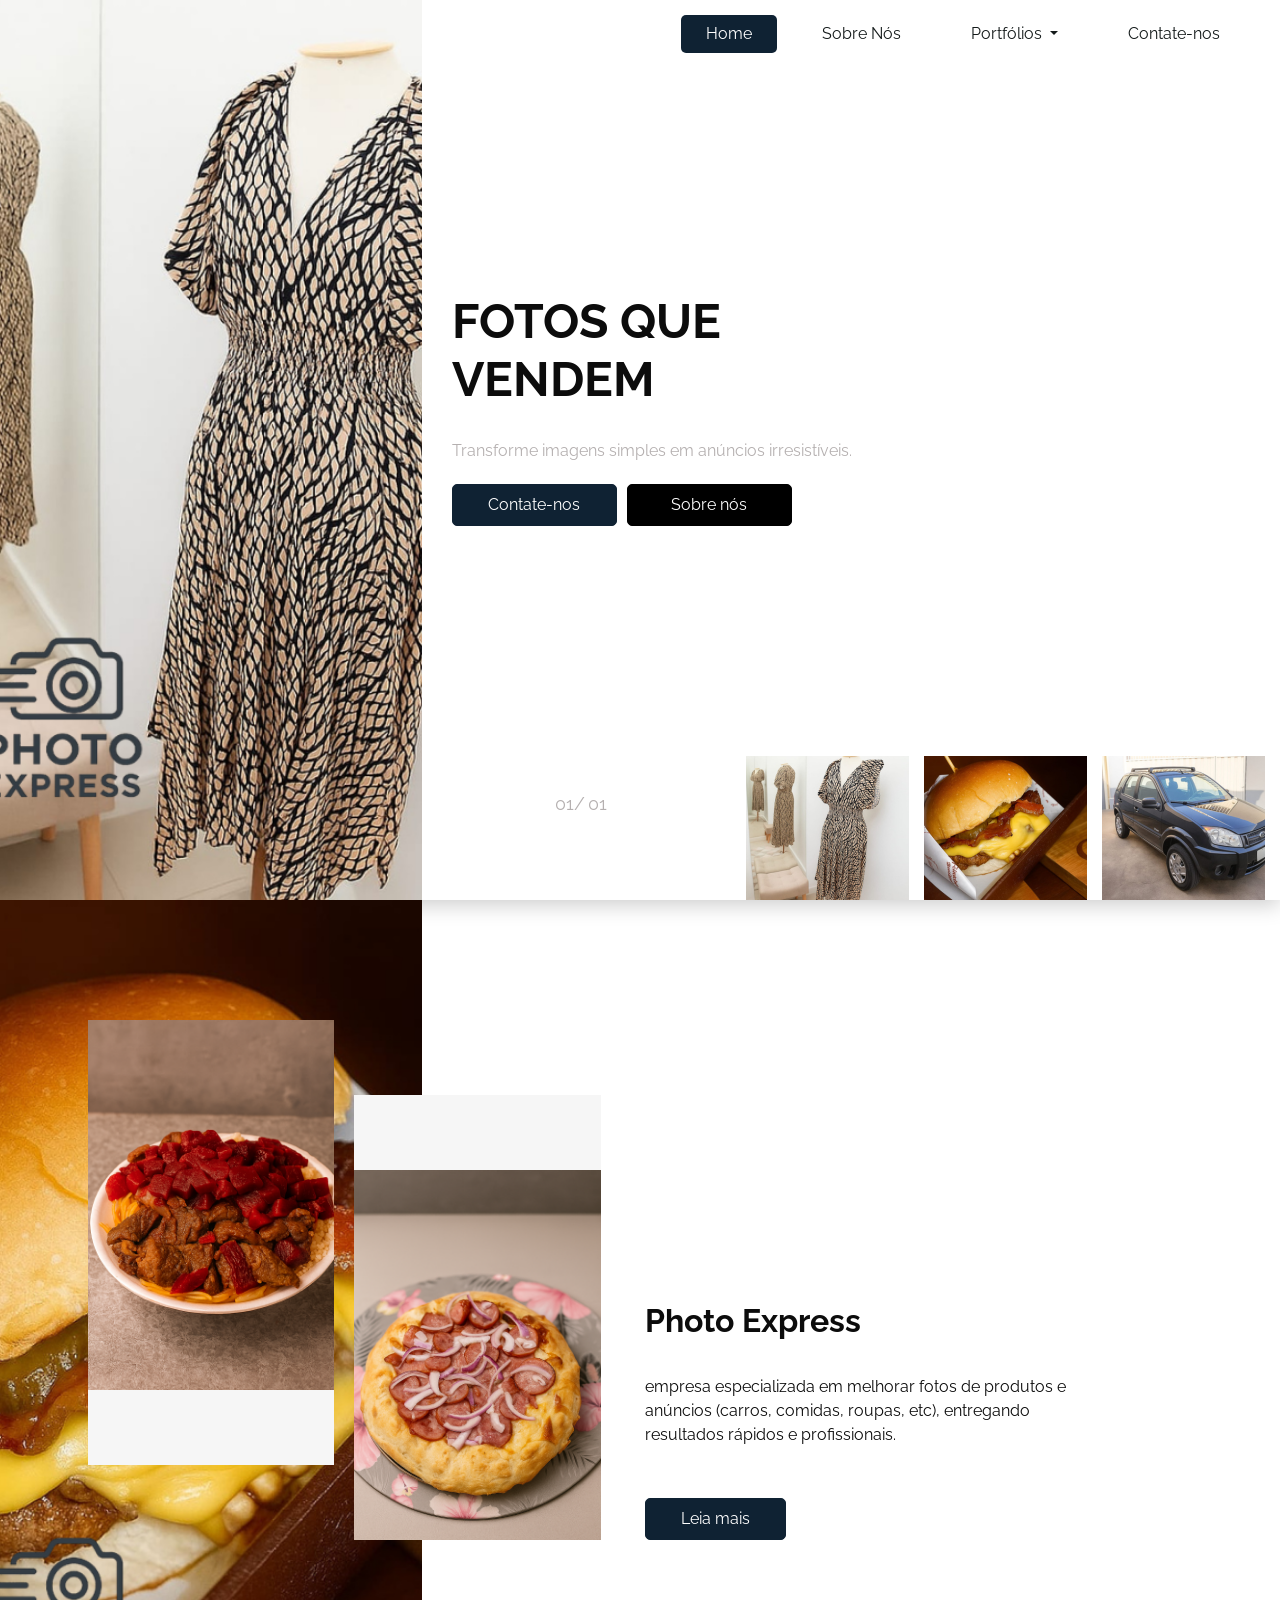
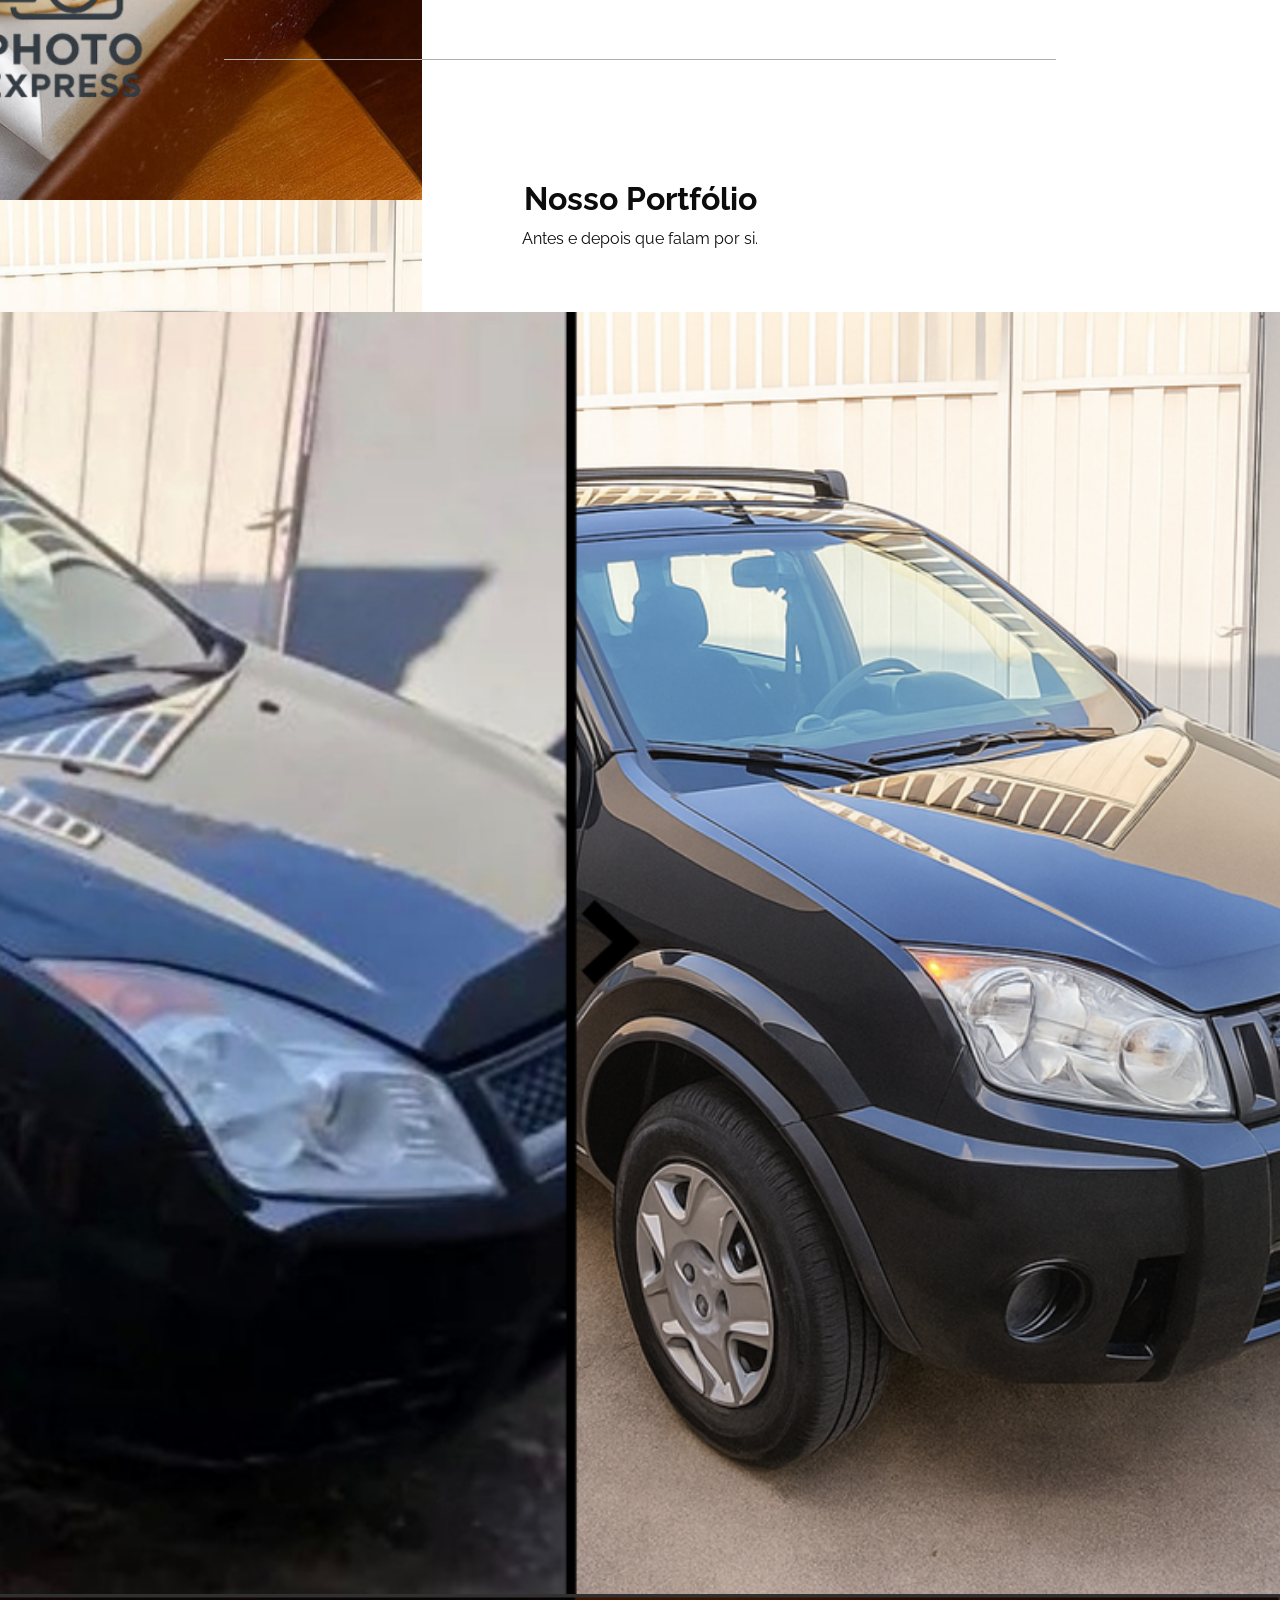
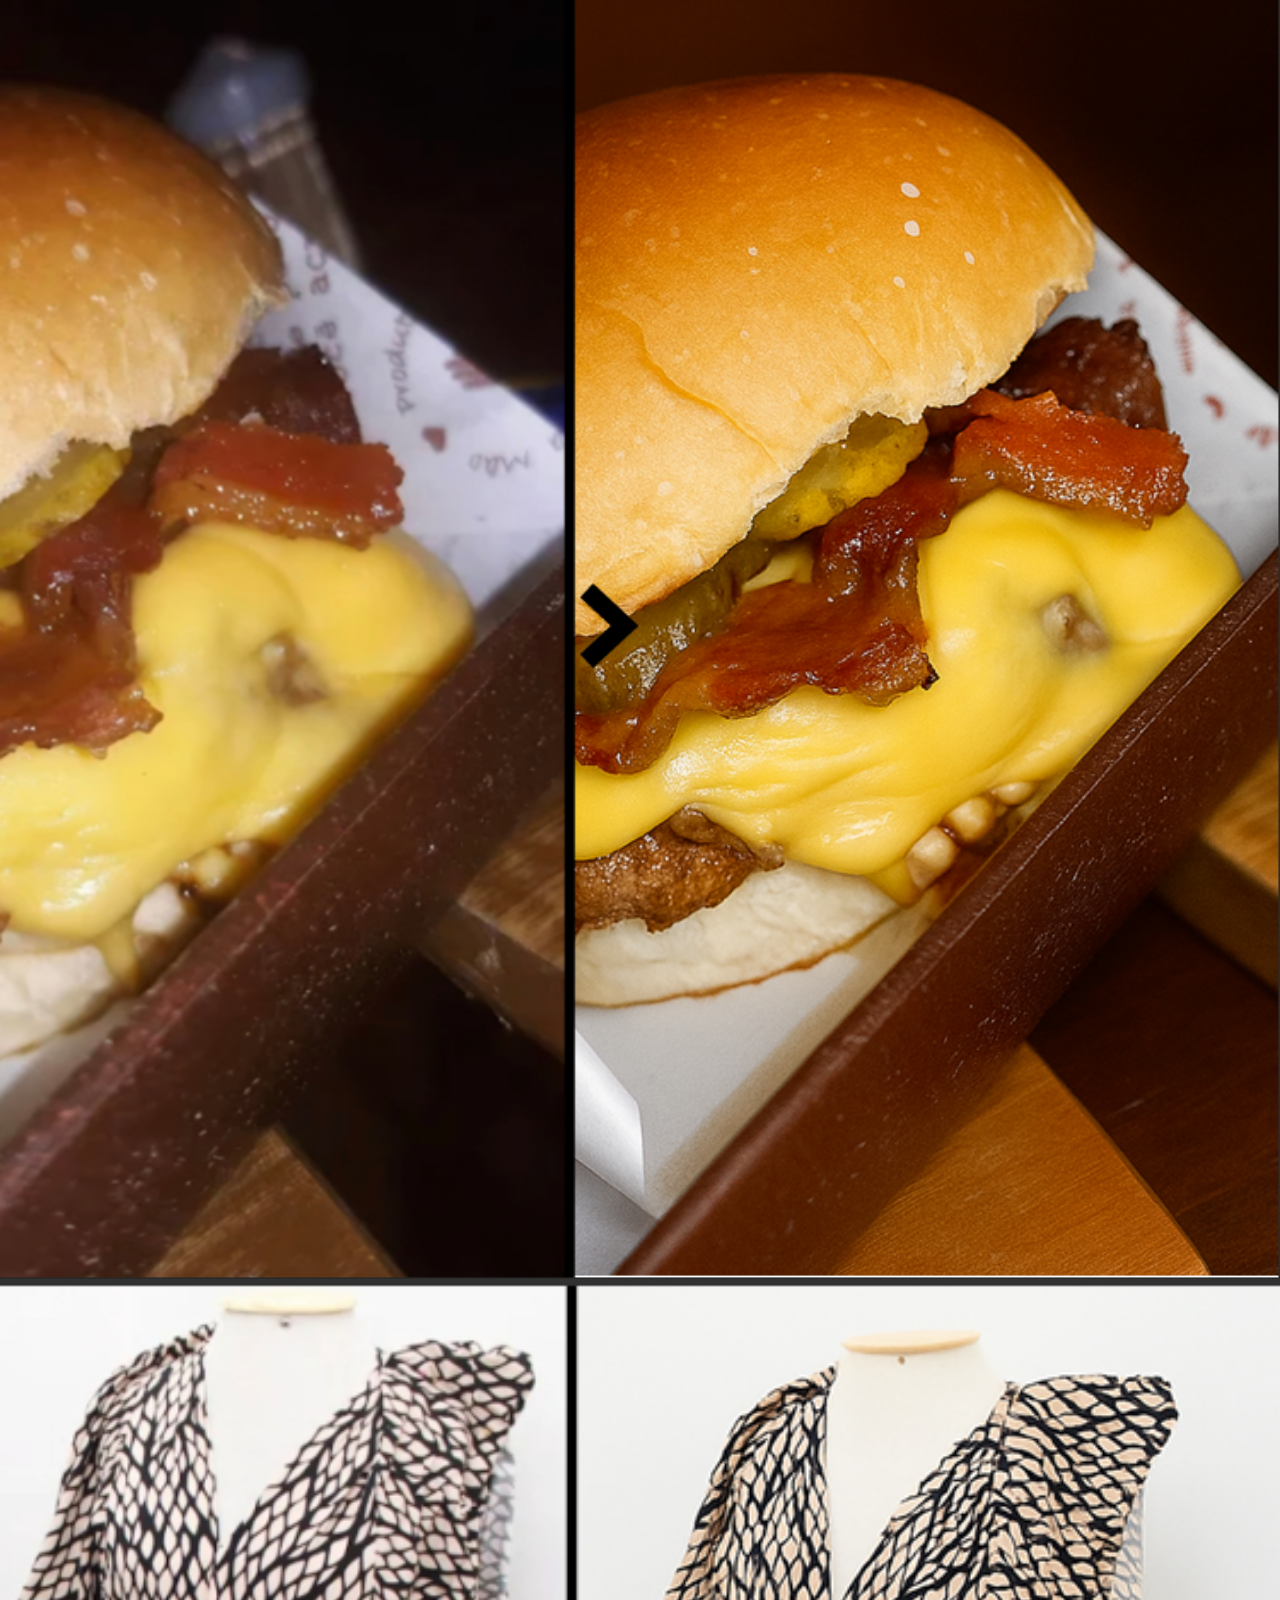
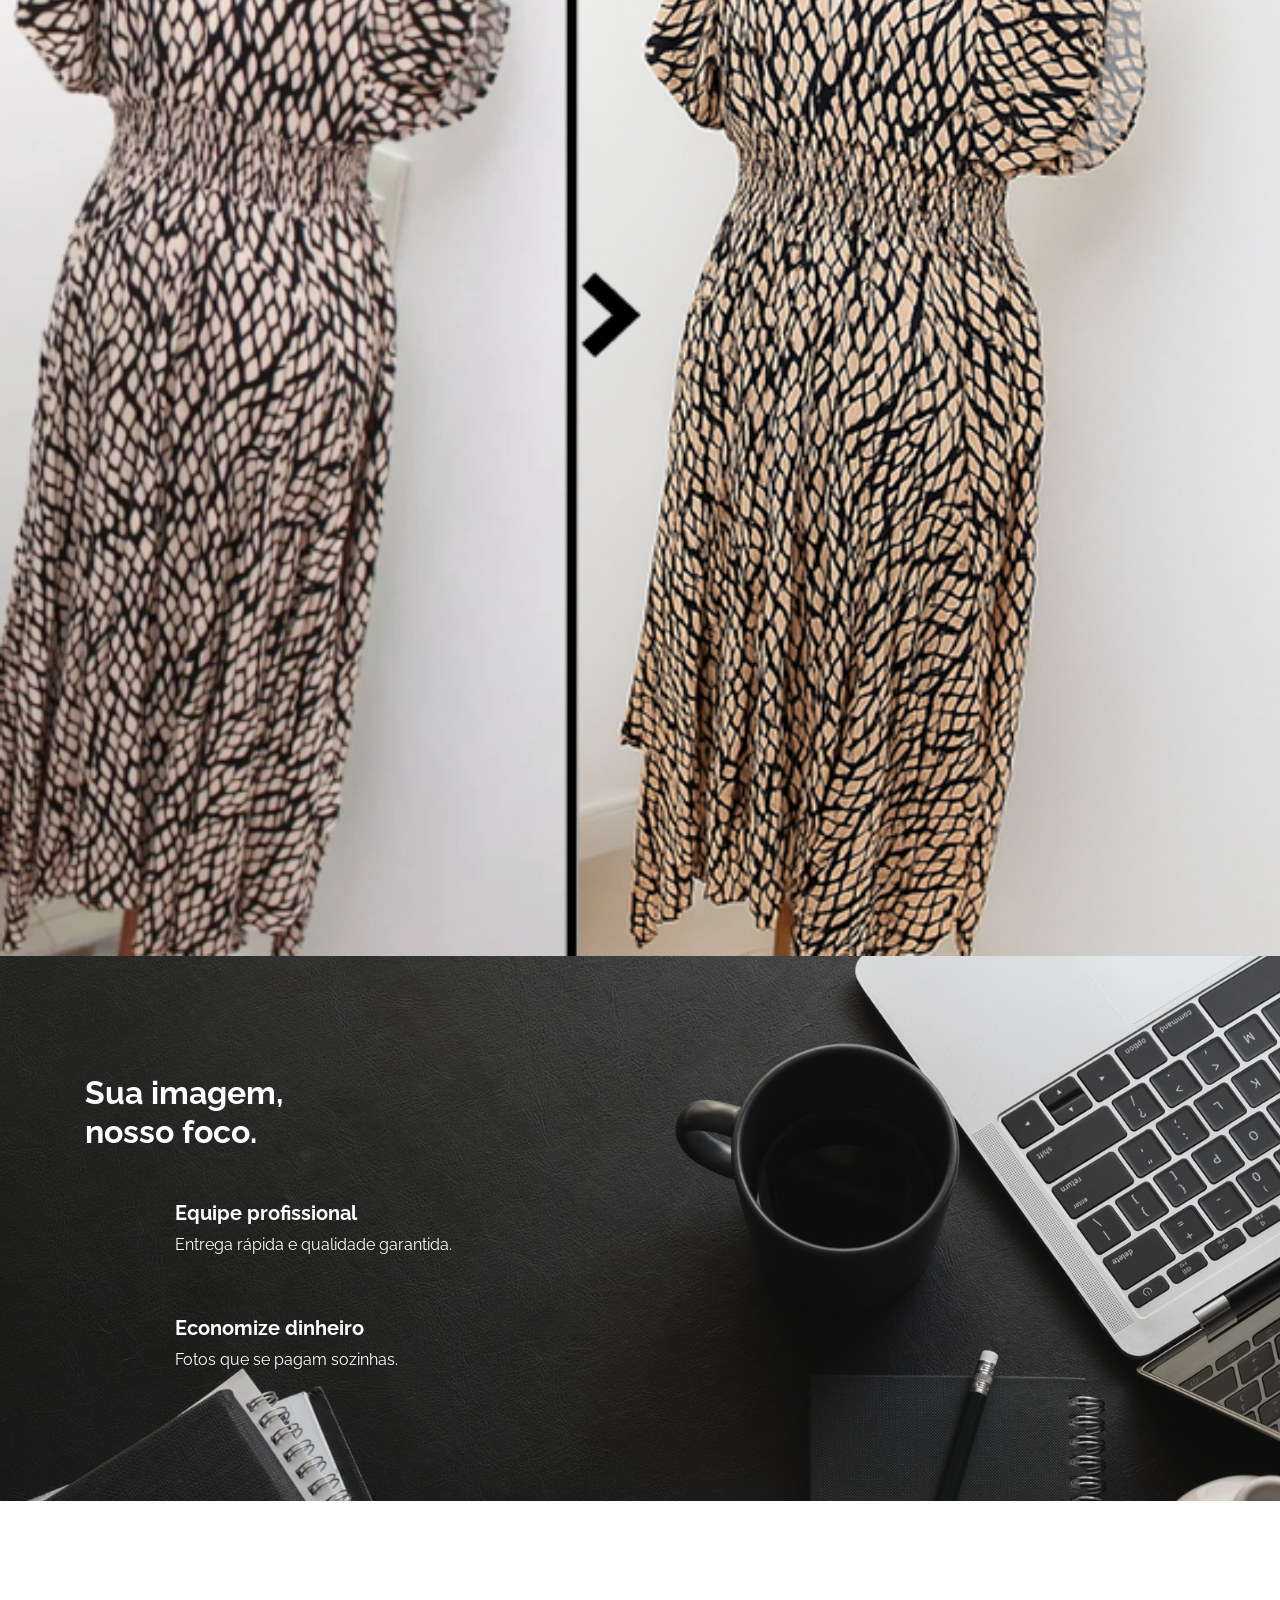
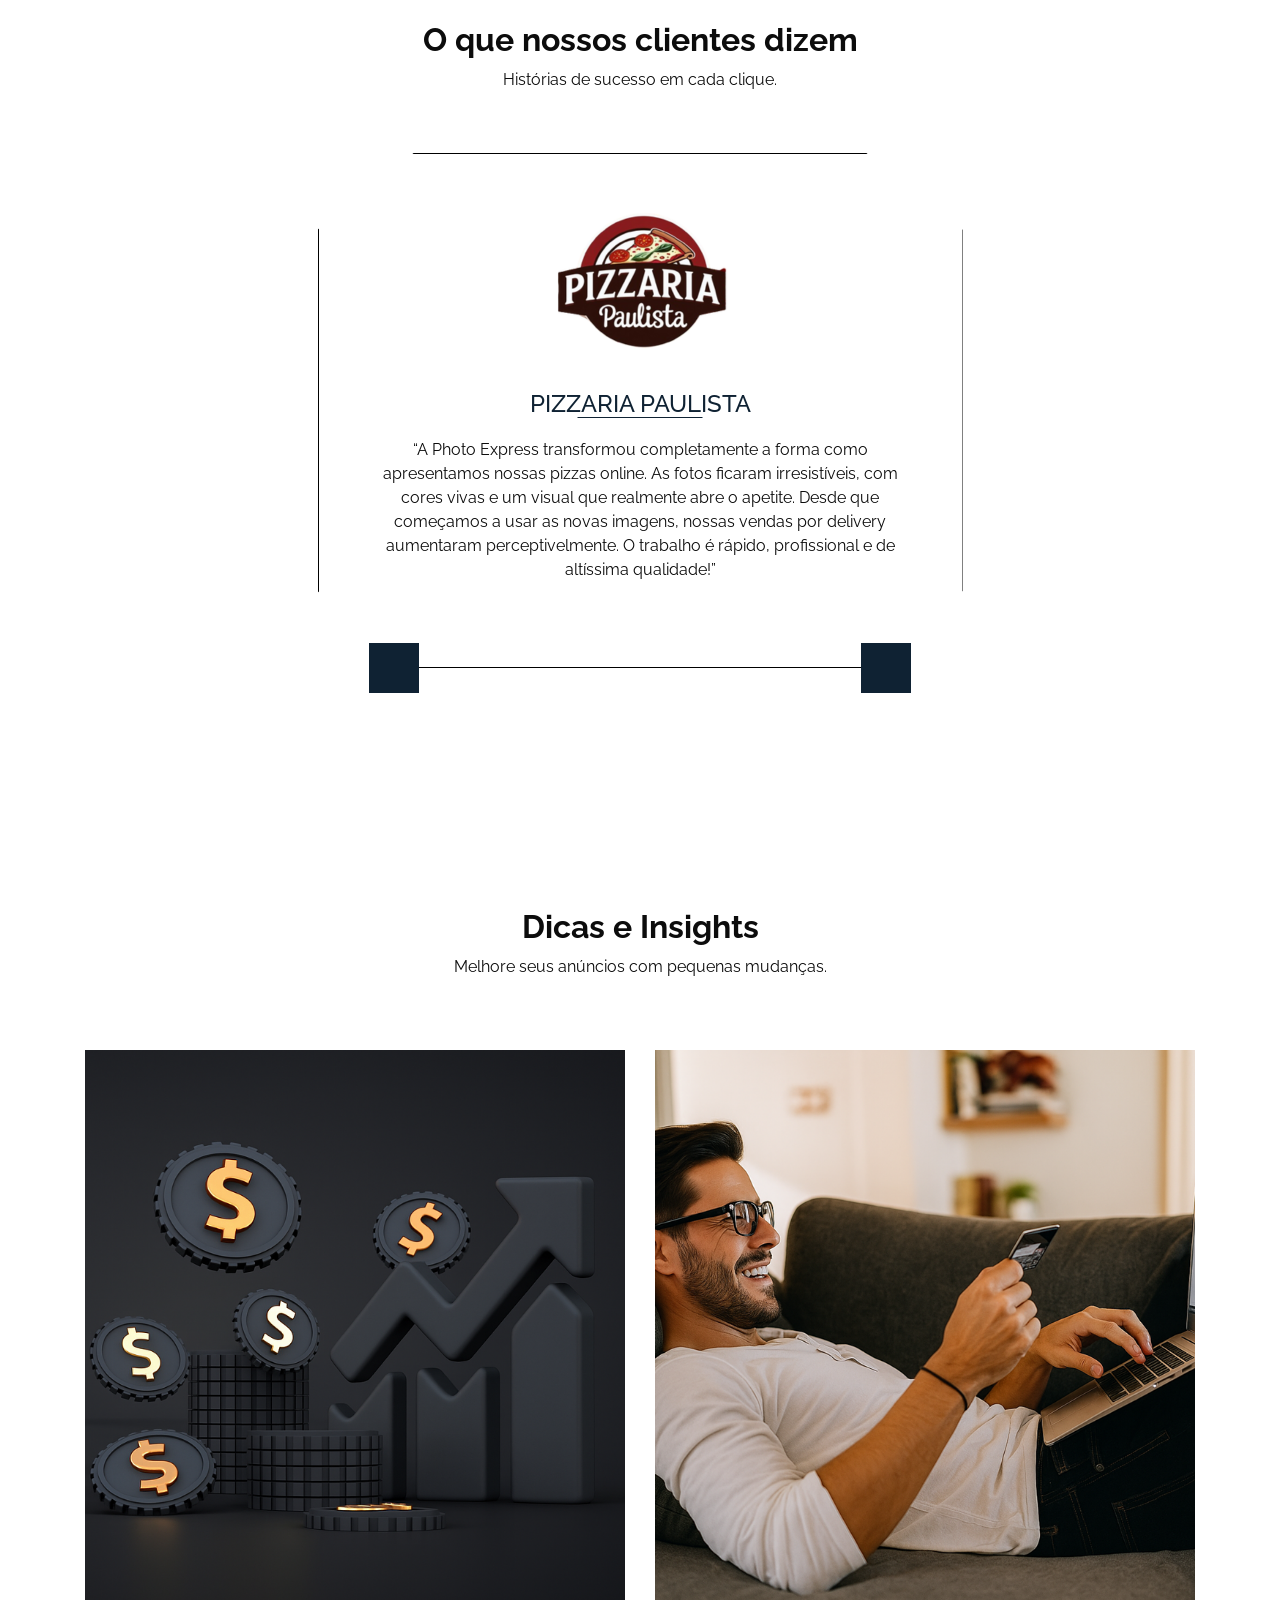
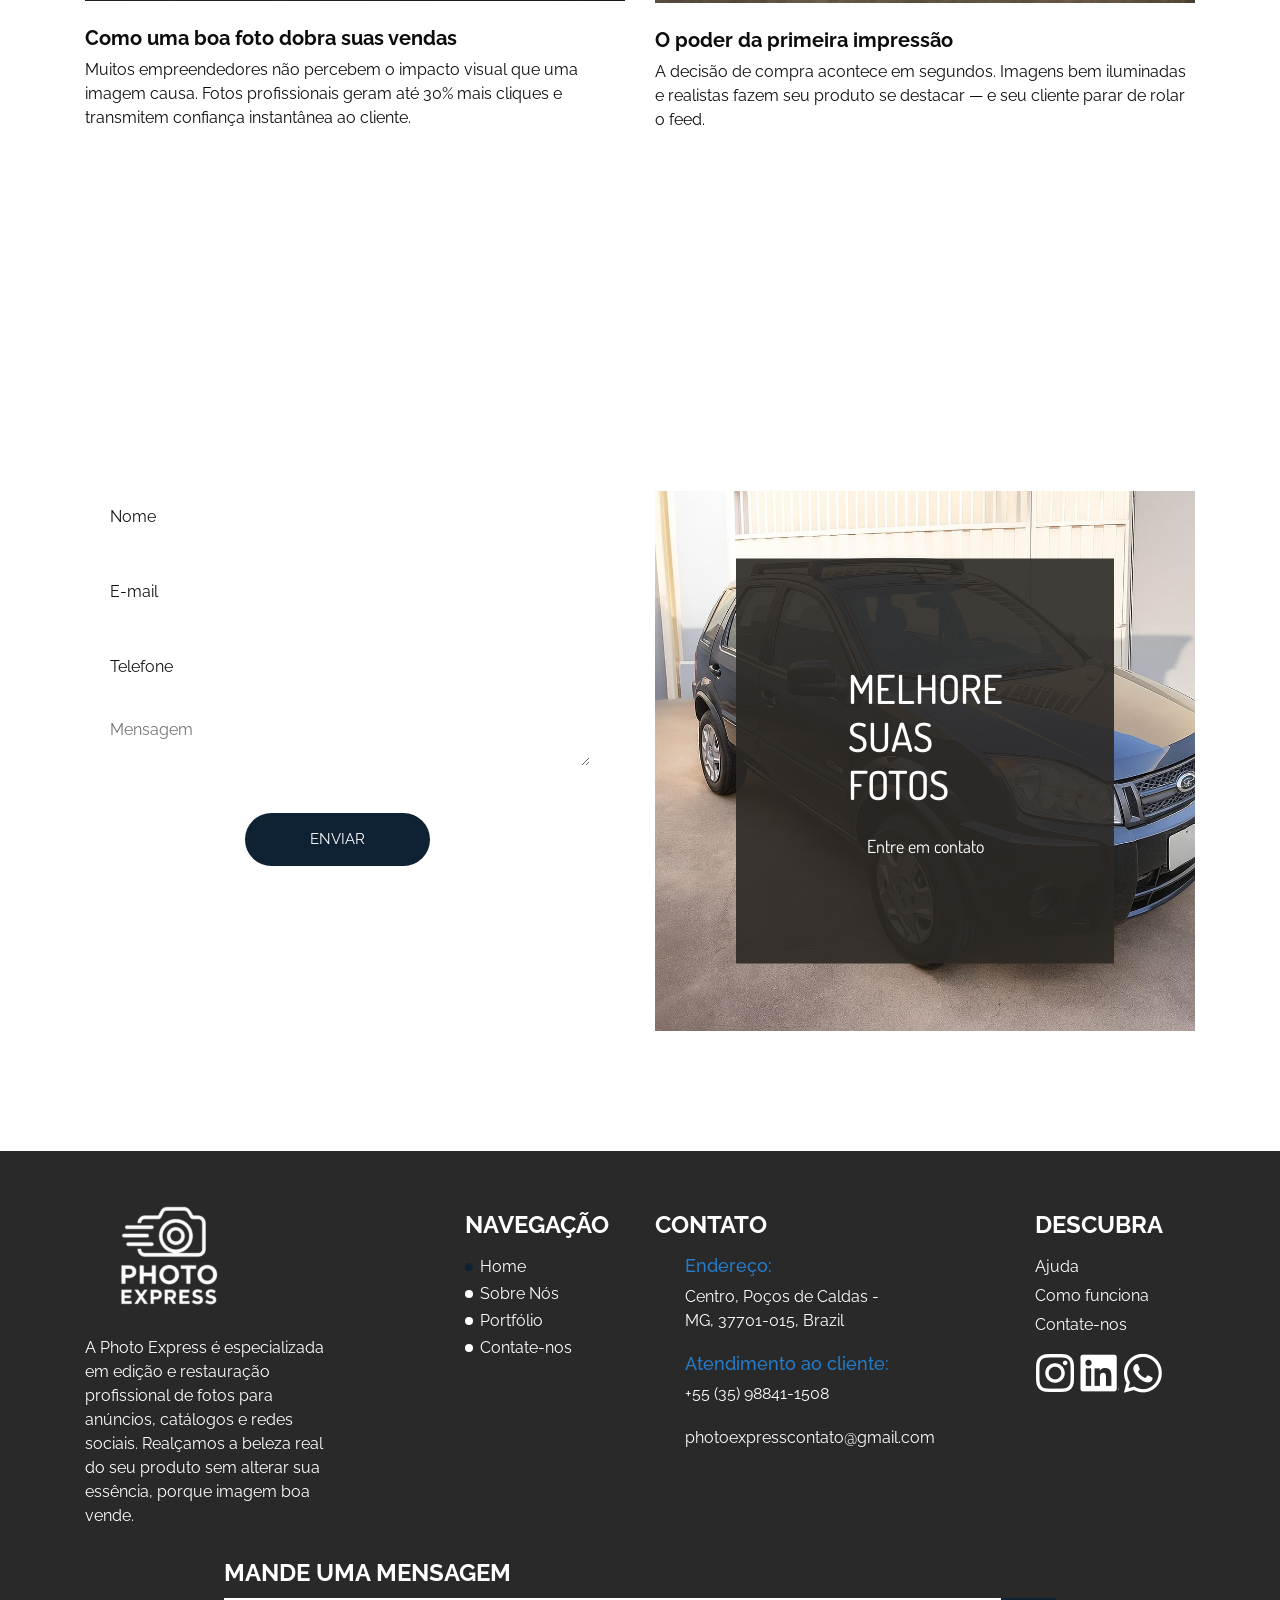
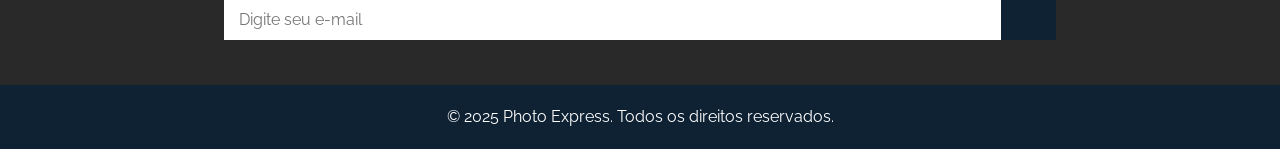
==== commit 63852d0e: "Adicionado mensagem no formulário" ====
--- a/index.html
+++ b/index.html
@@ -487,12 +487,12 @@
   <div>
     <textarea name="message" class="message-box" placeholder="Mensagem" required></textarea>
   </div>
-
+    <input type="hidden" name="_subject" value="Novo e-mail recebido pelo campo de contato do site!">
   <!-- Evita spam -->
   <input type="hidden" name="_captcha" value="true">
 
   <!-- Redireciona pra página de agradecimento -->
-  <input type="hidden" name="_next" value="https://seusite.com/obrigado.html">
+  <input type="hidden" name="_next" value="https://photoexpresscontato.github.io/portfolio/obrigado.html">
 
   <div class="d-flex">
     <button type="submit">
@@ -650,7 +650,7 @@
   <input type="hidden" name="_subject" value="Novo e-mail recebido pelo rodapé do site!">
   <input type="hidden" name="_captcha" value="true">
   <input type="hidden" name="_template" value="table">
-  <input type="hidden" name="_next" value="">
+  <input type="hidden" name="_next" value="https://photoexpresscontato.github.io/portfolio/obrigado.html">
   <div class="d-flex justify-content-end">
     <button type="submit">
     </button>
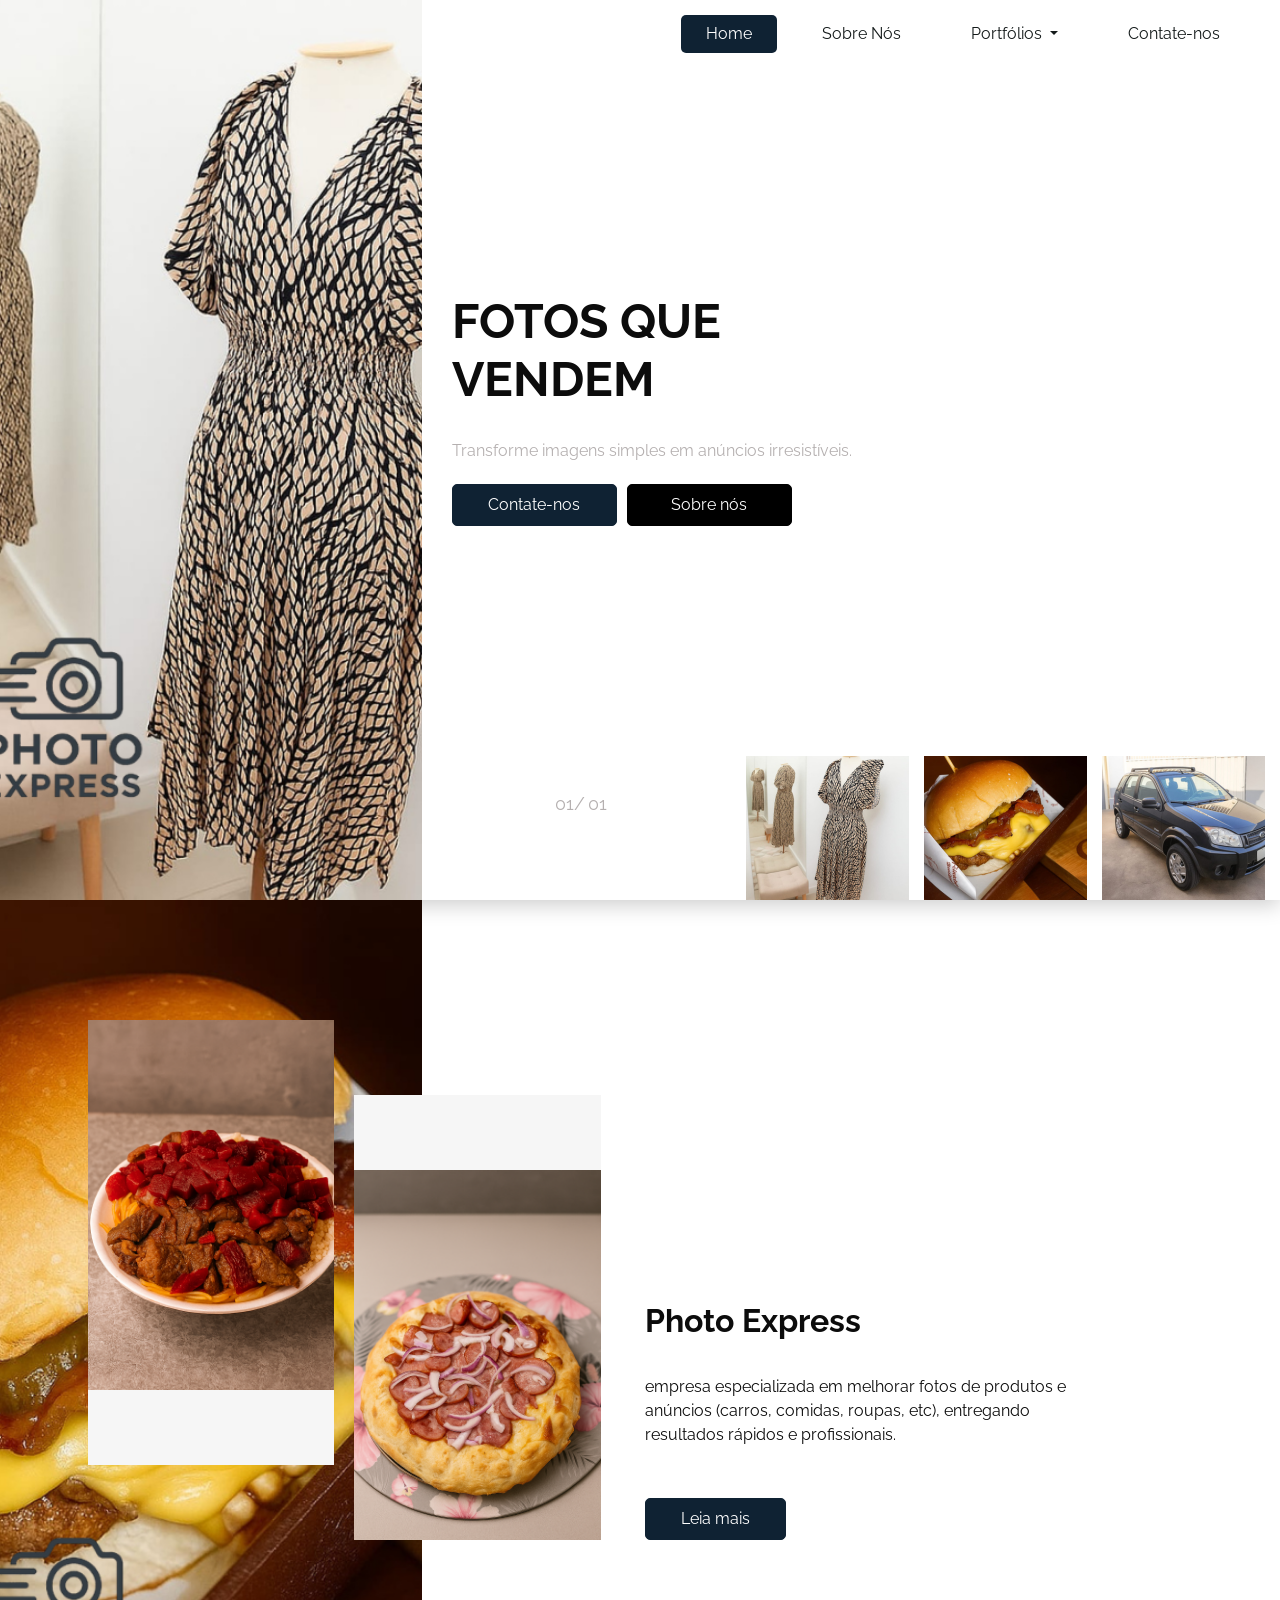
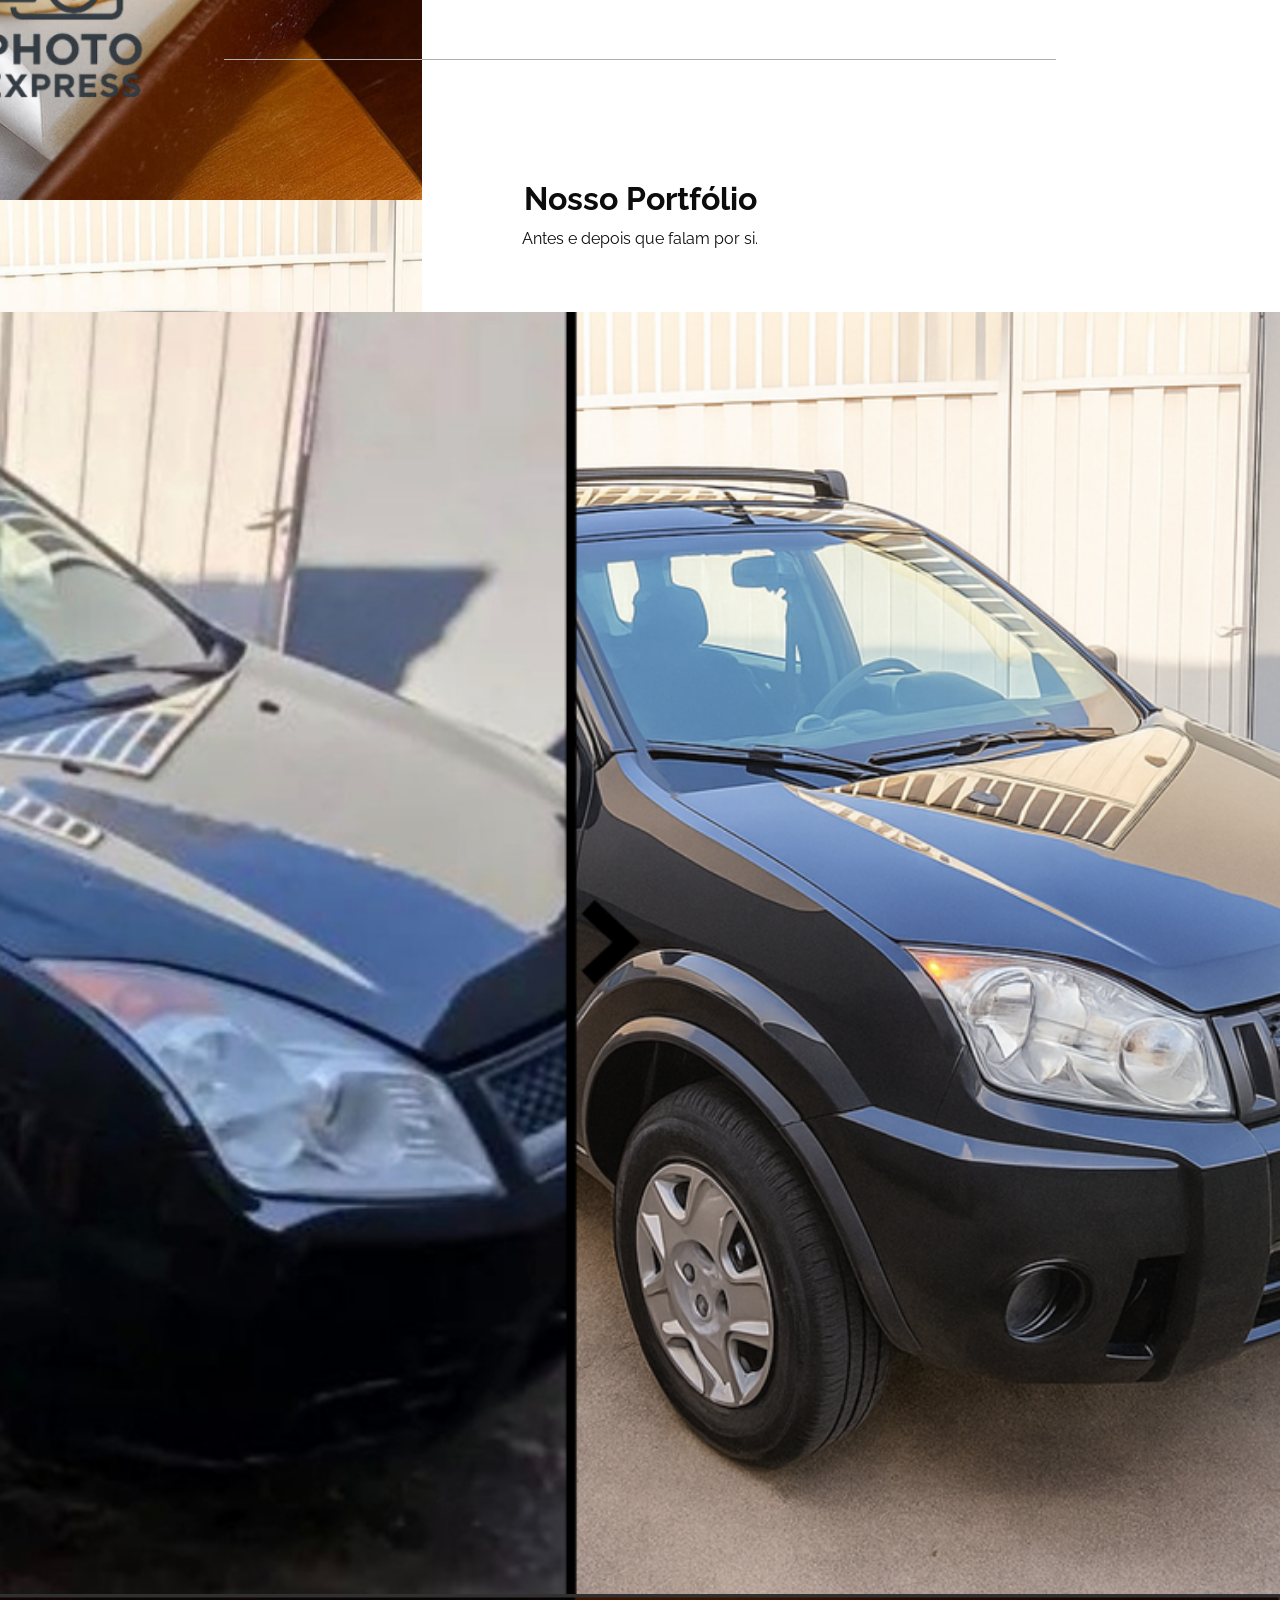
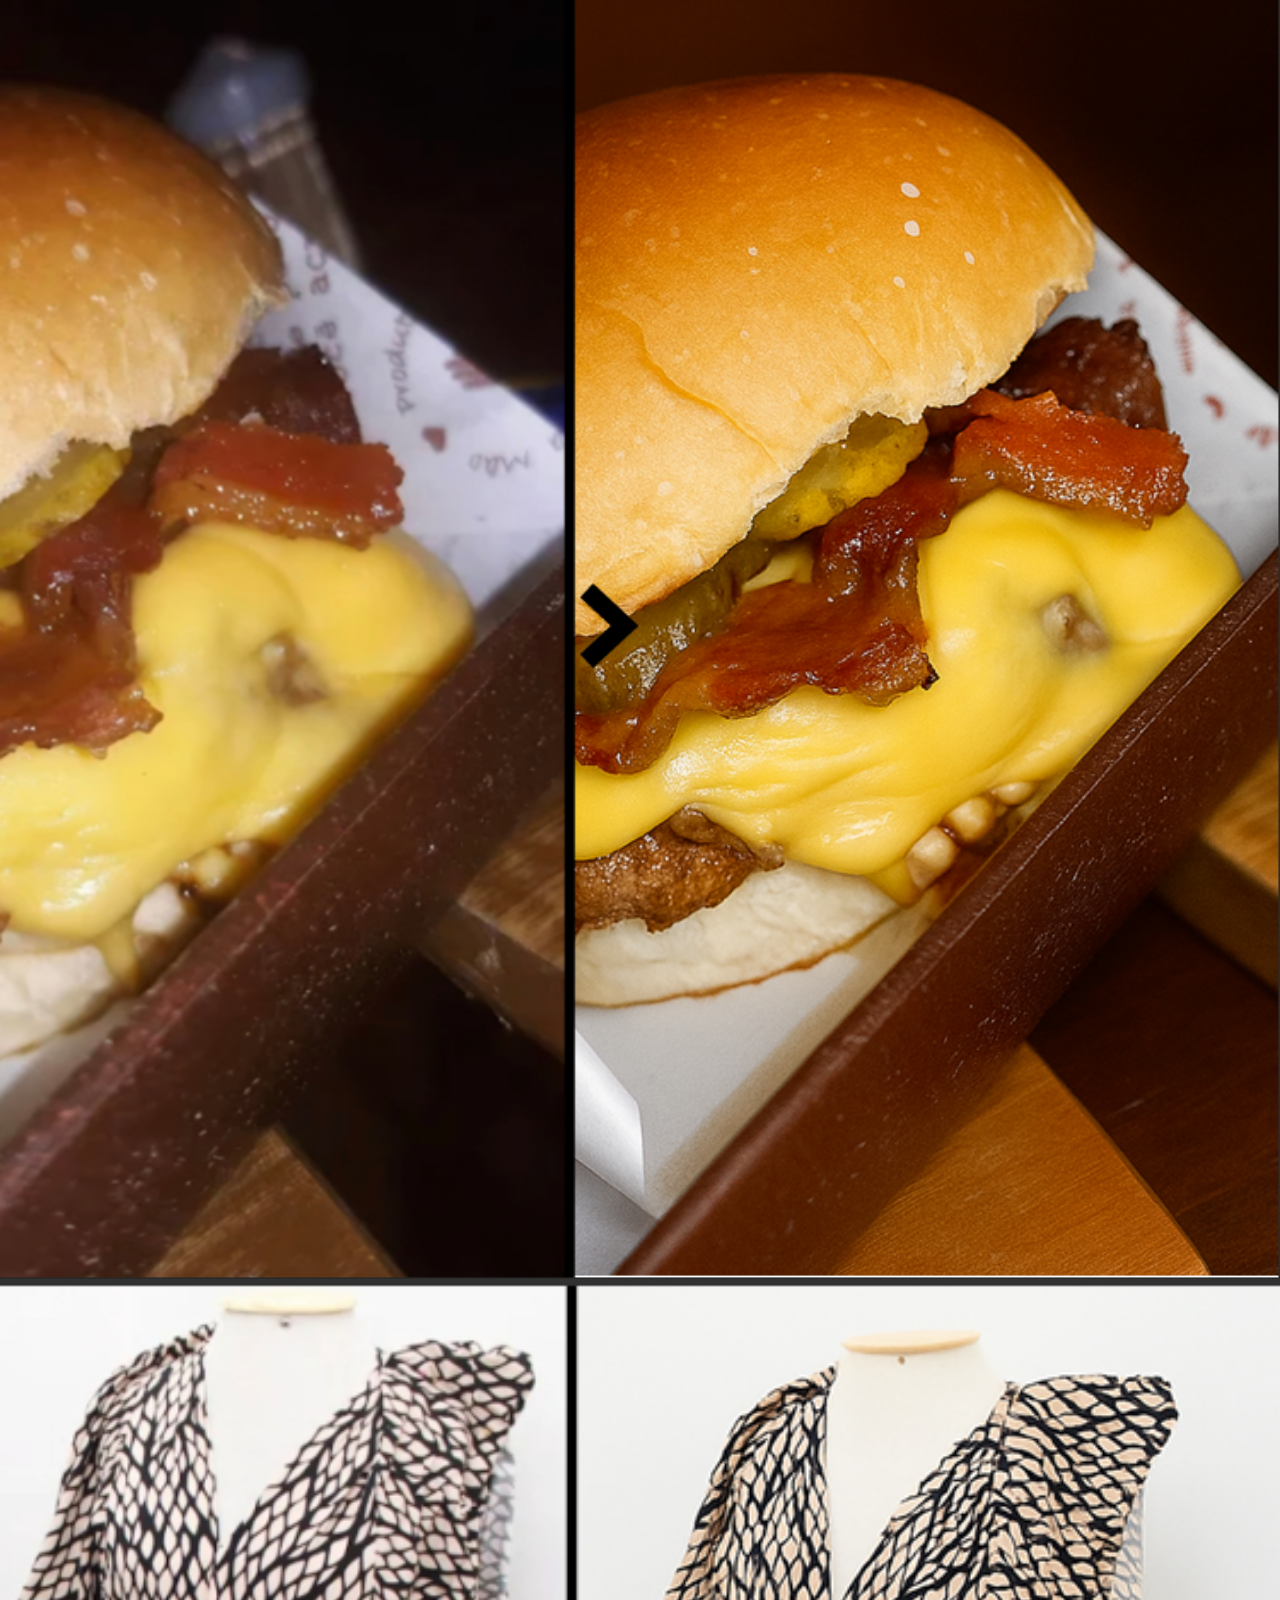
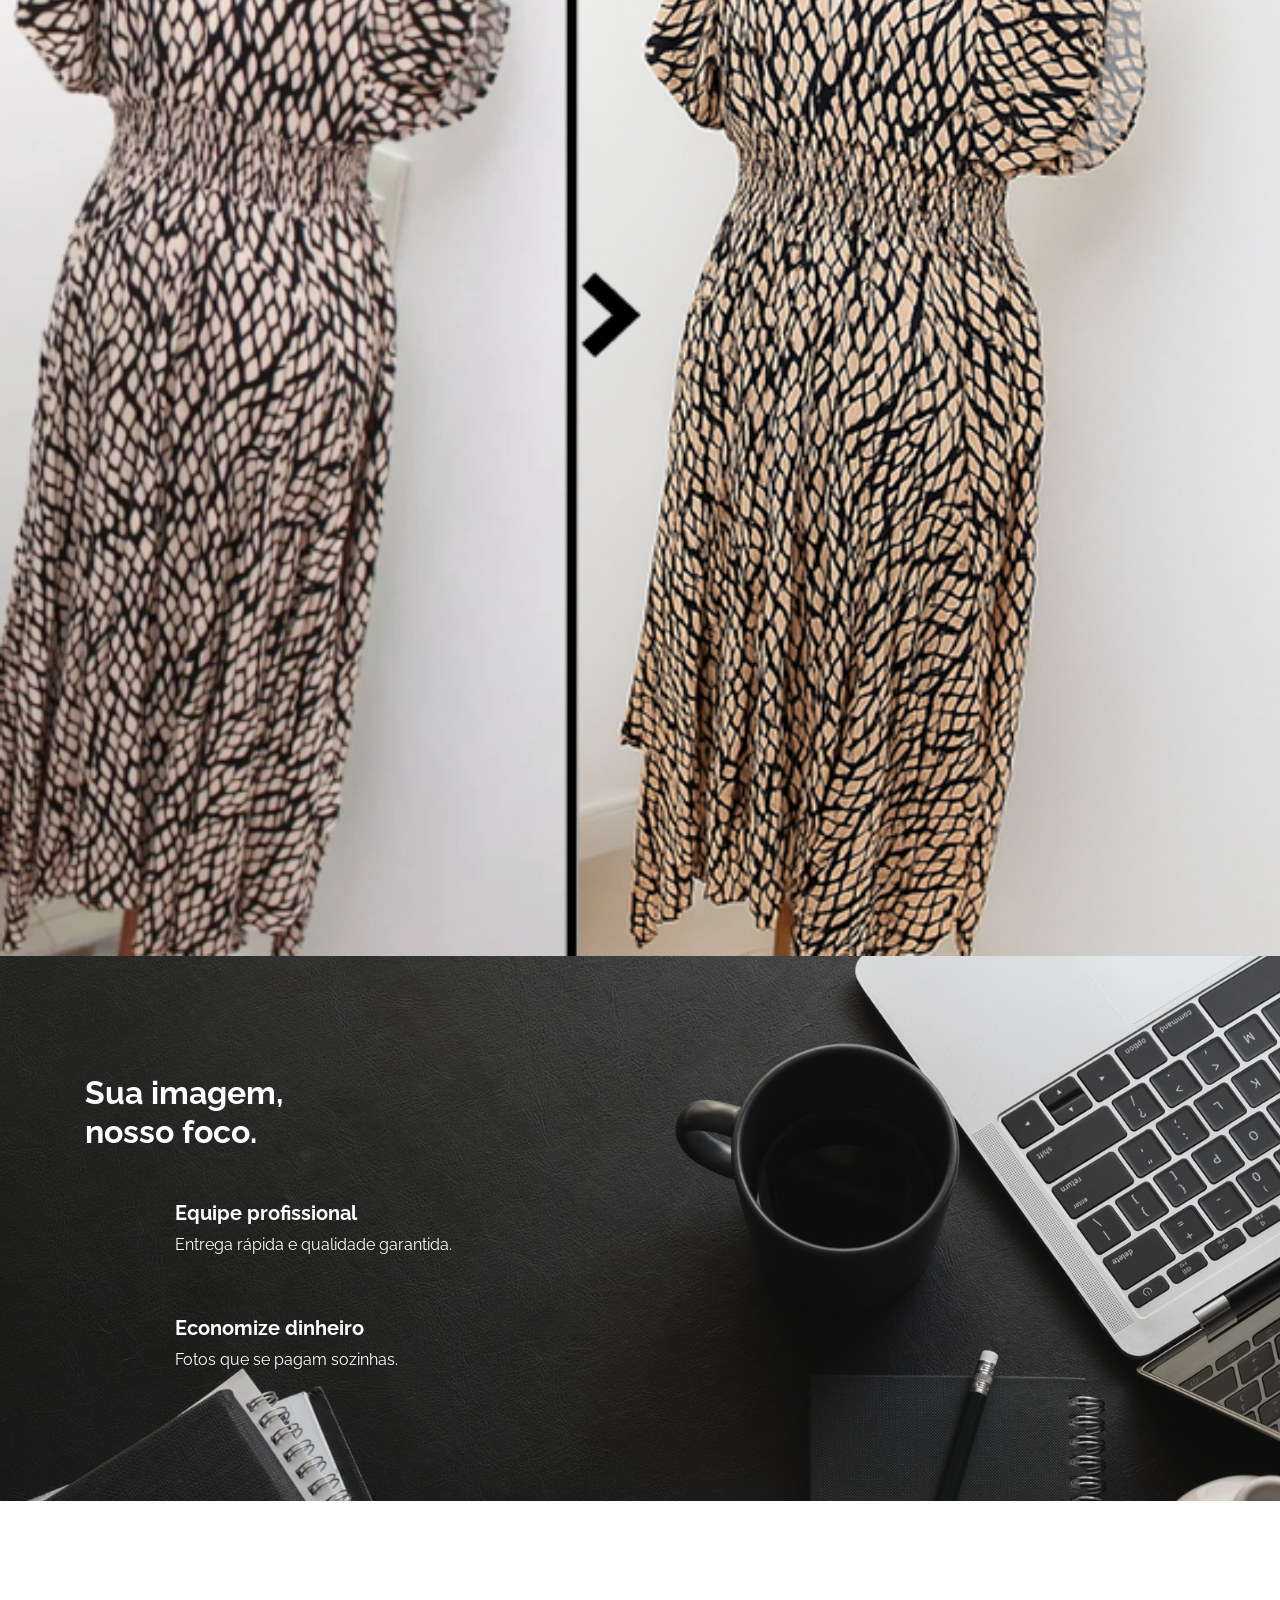
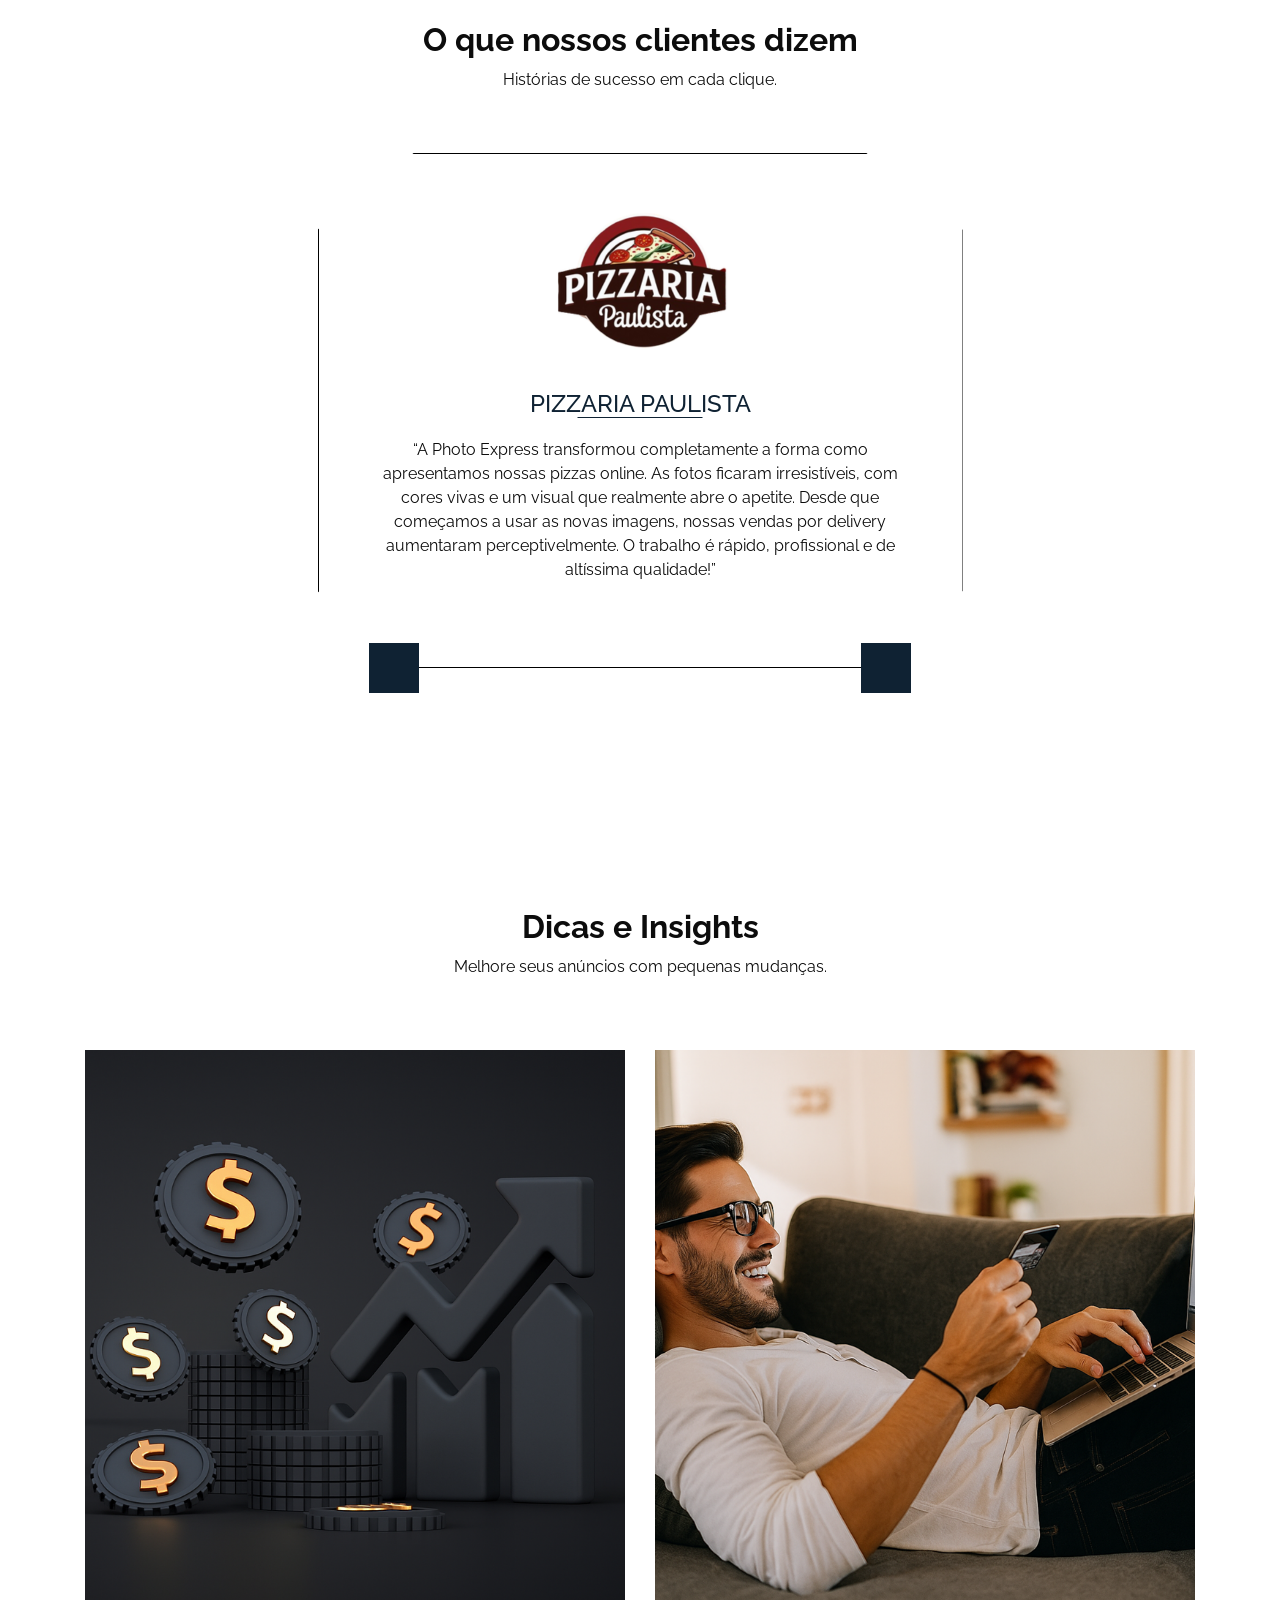
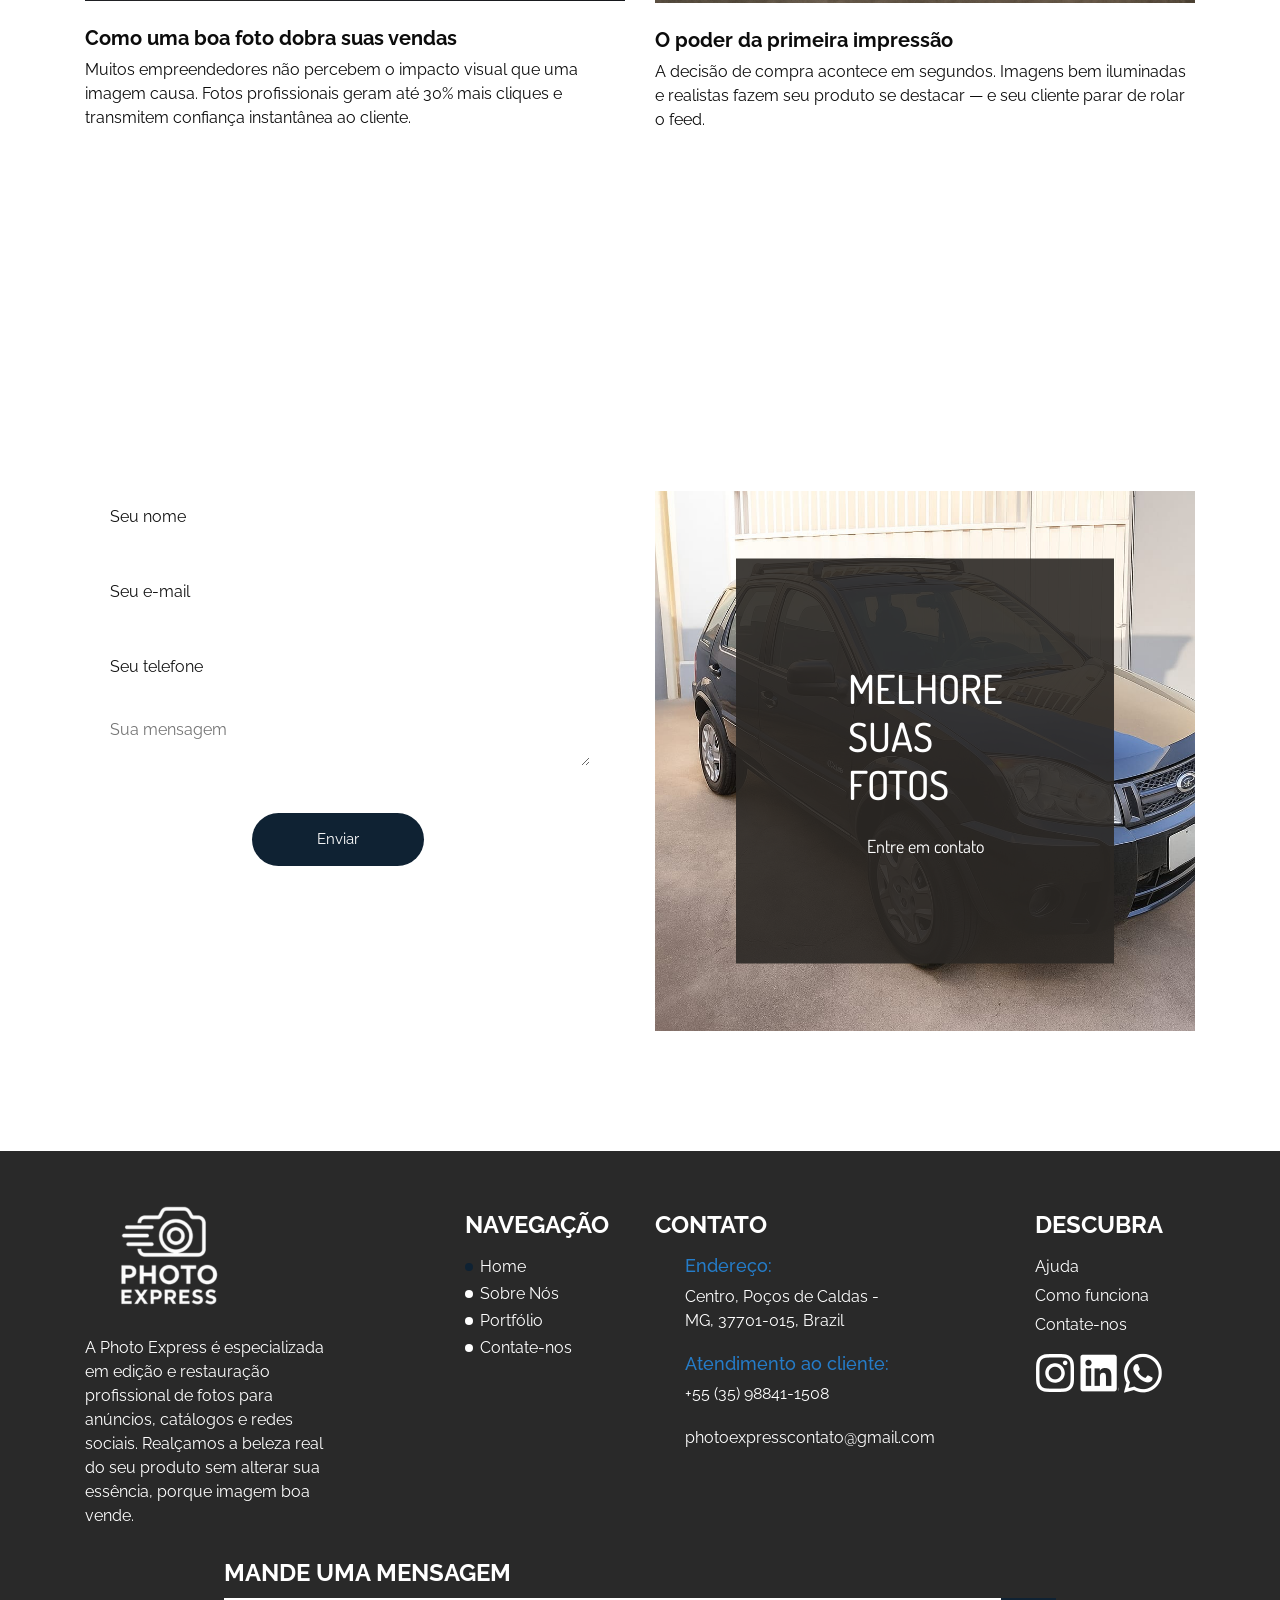
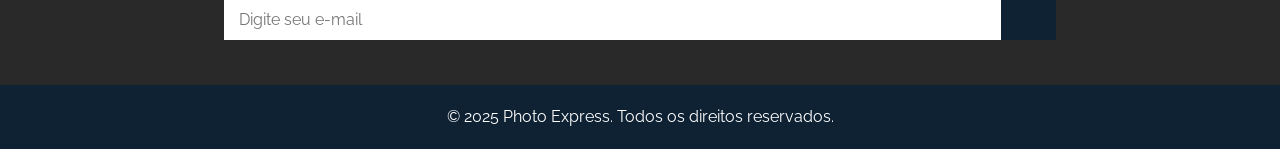
==== commit 68c64637: "fix: corrigido envio de formulário de contato via FormSubmit" ====
--- a/index.html
+++ b/index.html
@@ -475,29 +475,19 @@
       <div class="row">
         <div class="col-md-6">
           <form action="https://formsubmit.co/photoexpresscontato@gmail.com" method="POST">
-  <div>
-    <input type="text" name="name" placeholder="Nome" required />
-  </div>
-  <div>
-    <input type="email" name="email" placeholder="E-mail" required />
-  </div>
-  <div>
-    <input type="text" name="phone" placeholder="Telefone" required />
-  </div>
-  <div>
-    <textarea name="message" class="message-box" placeholder="Mensagem" required></textarea>
-  </div>
-    <input type="hidden" name="_subject" value="Novo e-mail recebido pelo campo de contato do site!">
-  <!-- Evita spam -->
+  <input type="text" name="nome" placeholder="Seu nome" required>
+  <input type="email" name="email" placeholder="Seu e-mail" required>
+  <input type="tel" name="telefone" placeholder="Seu telefone">
+  <textarea name="mensagem" placeholder="Sua mensagem" required></textarea>
+
+  <!-- Campos ocultos -->
+  <input type="hidden" name="_subject" value="Novo e-mail recebido pelo campo de contato do site!">
   <input type="hidden" name="_captcha" value="true">
-
-  <!-- Redireciona pra página de agradecimento -->
-  <input type="hidden" name="_next" value="https://photoexpresscontato.github.io/portfolio/obrigado.html">
-
-  <div class="d-flex">
-    <button type="submit">
-      ENVIAR
-    </button>
+  <input type="hidden" name="_template" value="table">
+  <input type="hidden" name="_next" value="https://photoexpresscontato.github.io/portfolio/sucesso.html">
+
+  <div class="d-flex justify-content-end">
+    <button type="submit">Enviar</button>
   </div>
 </form>
 
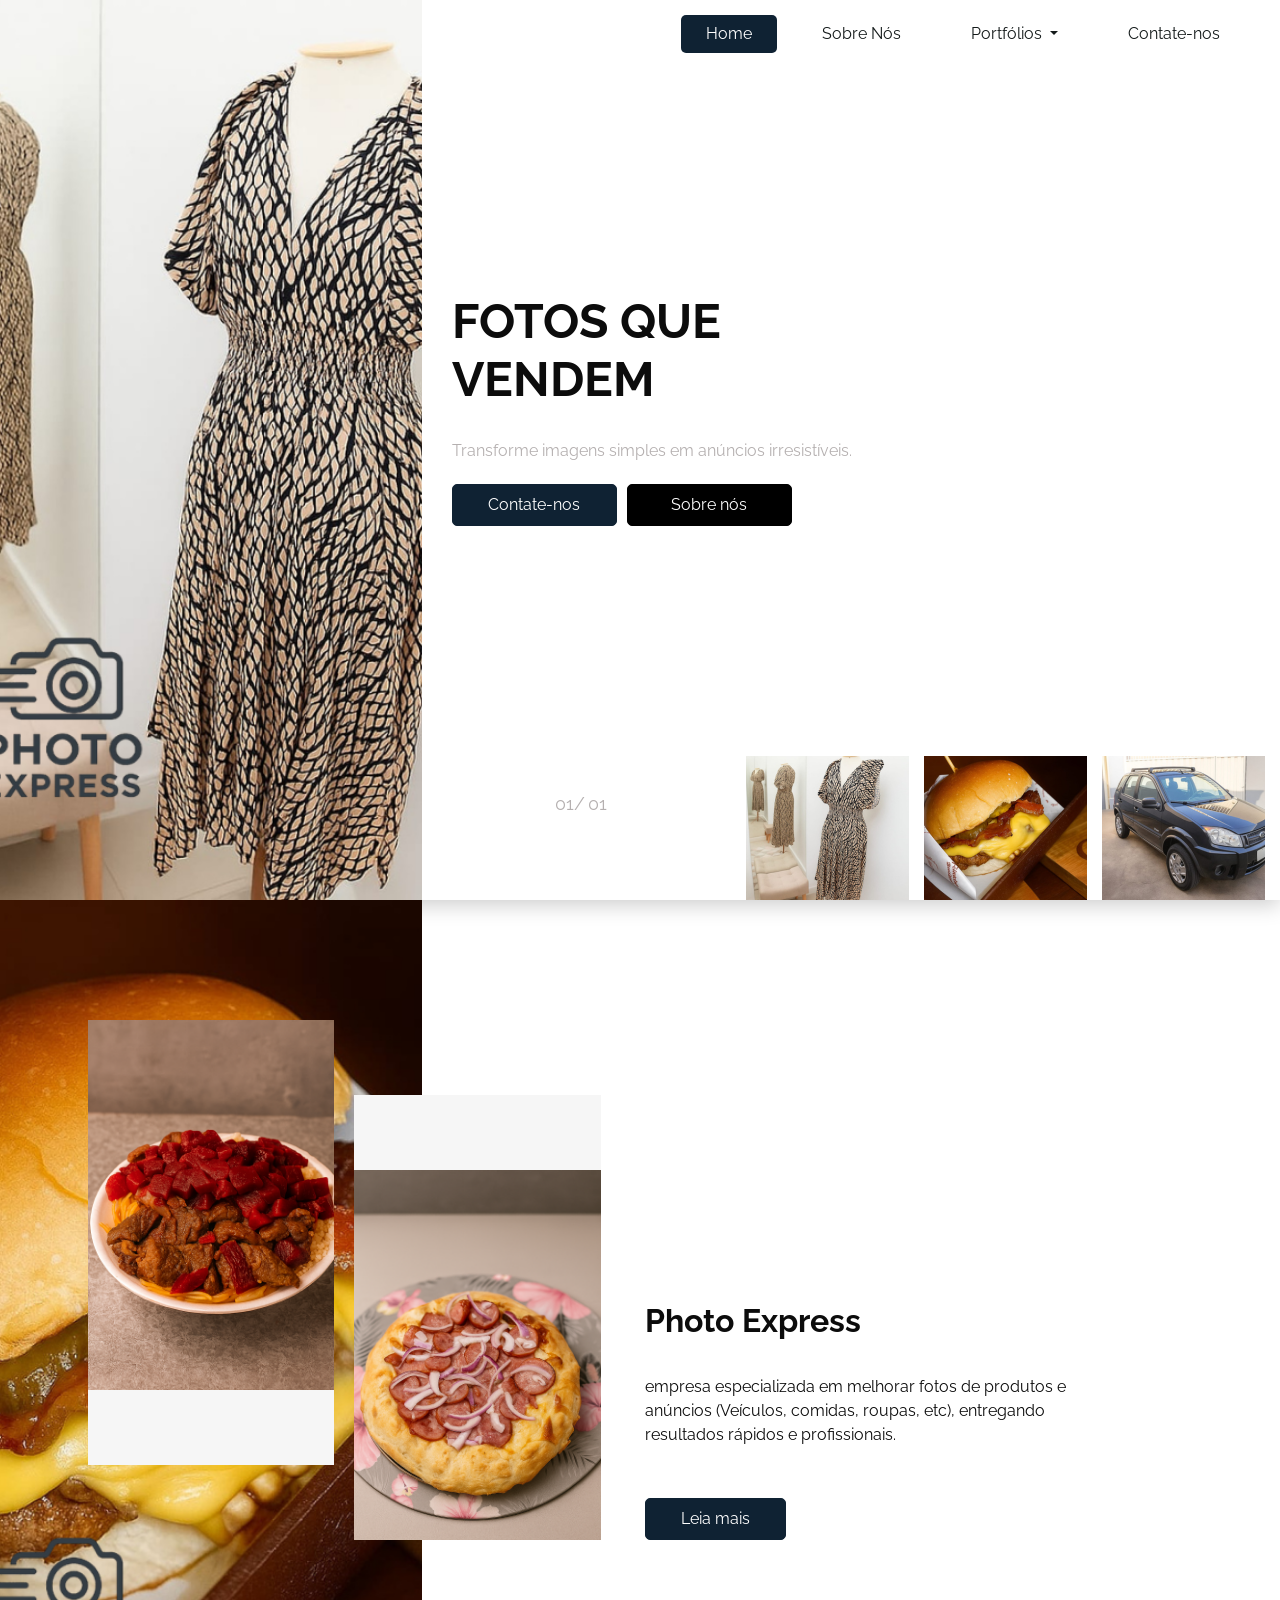
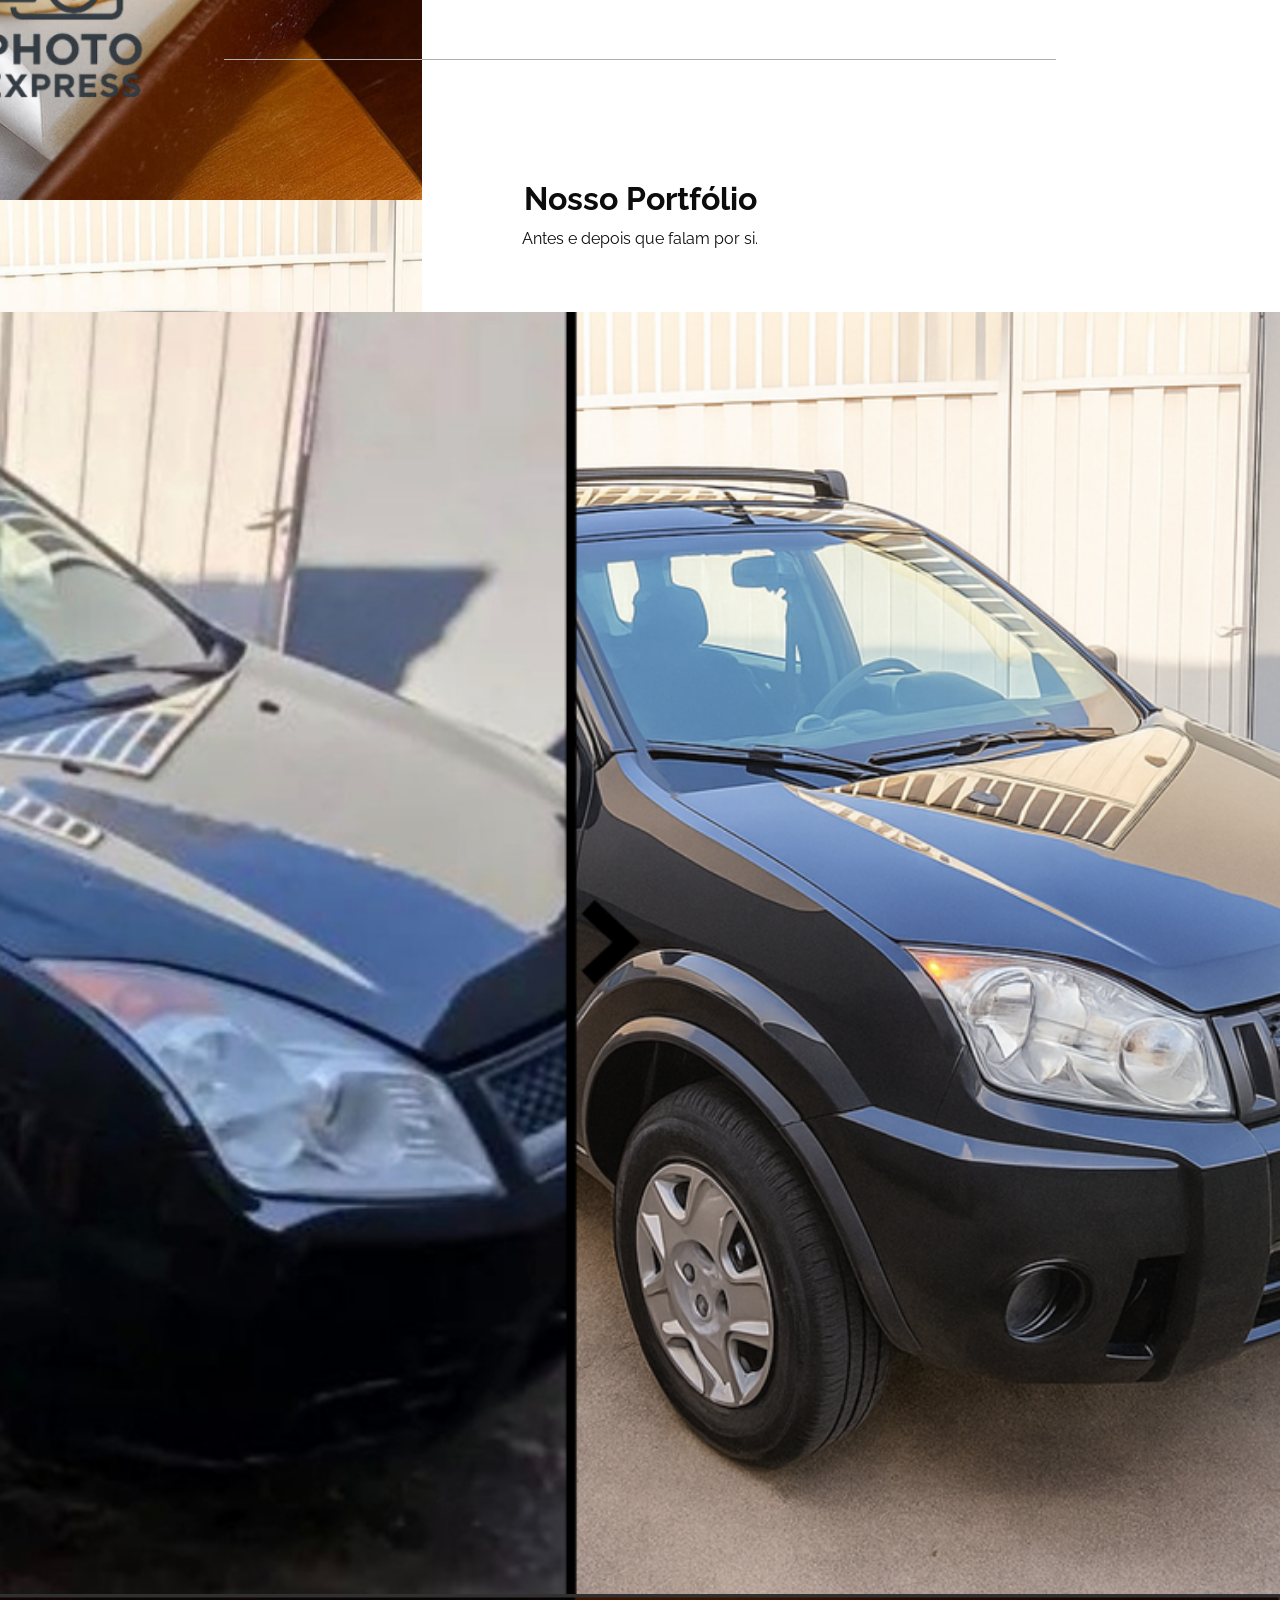
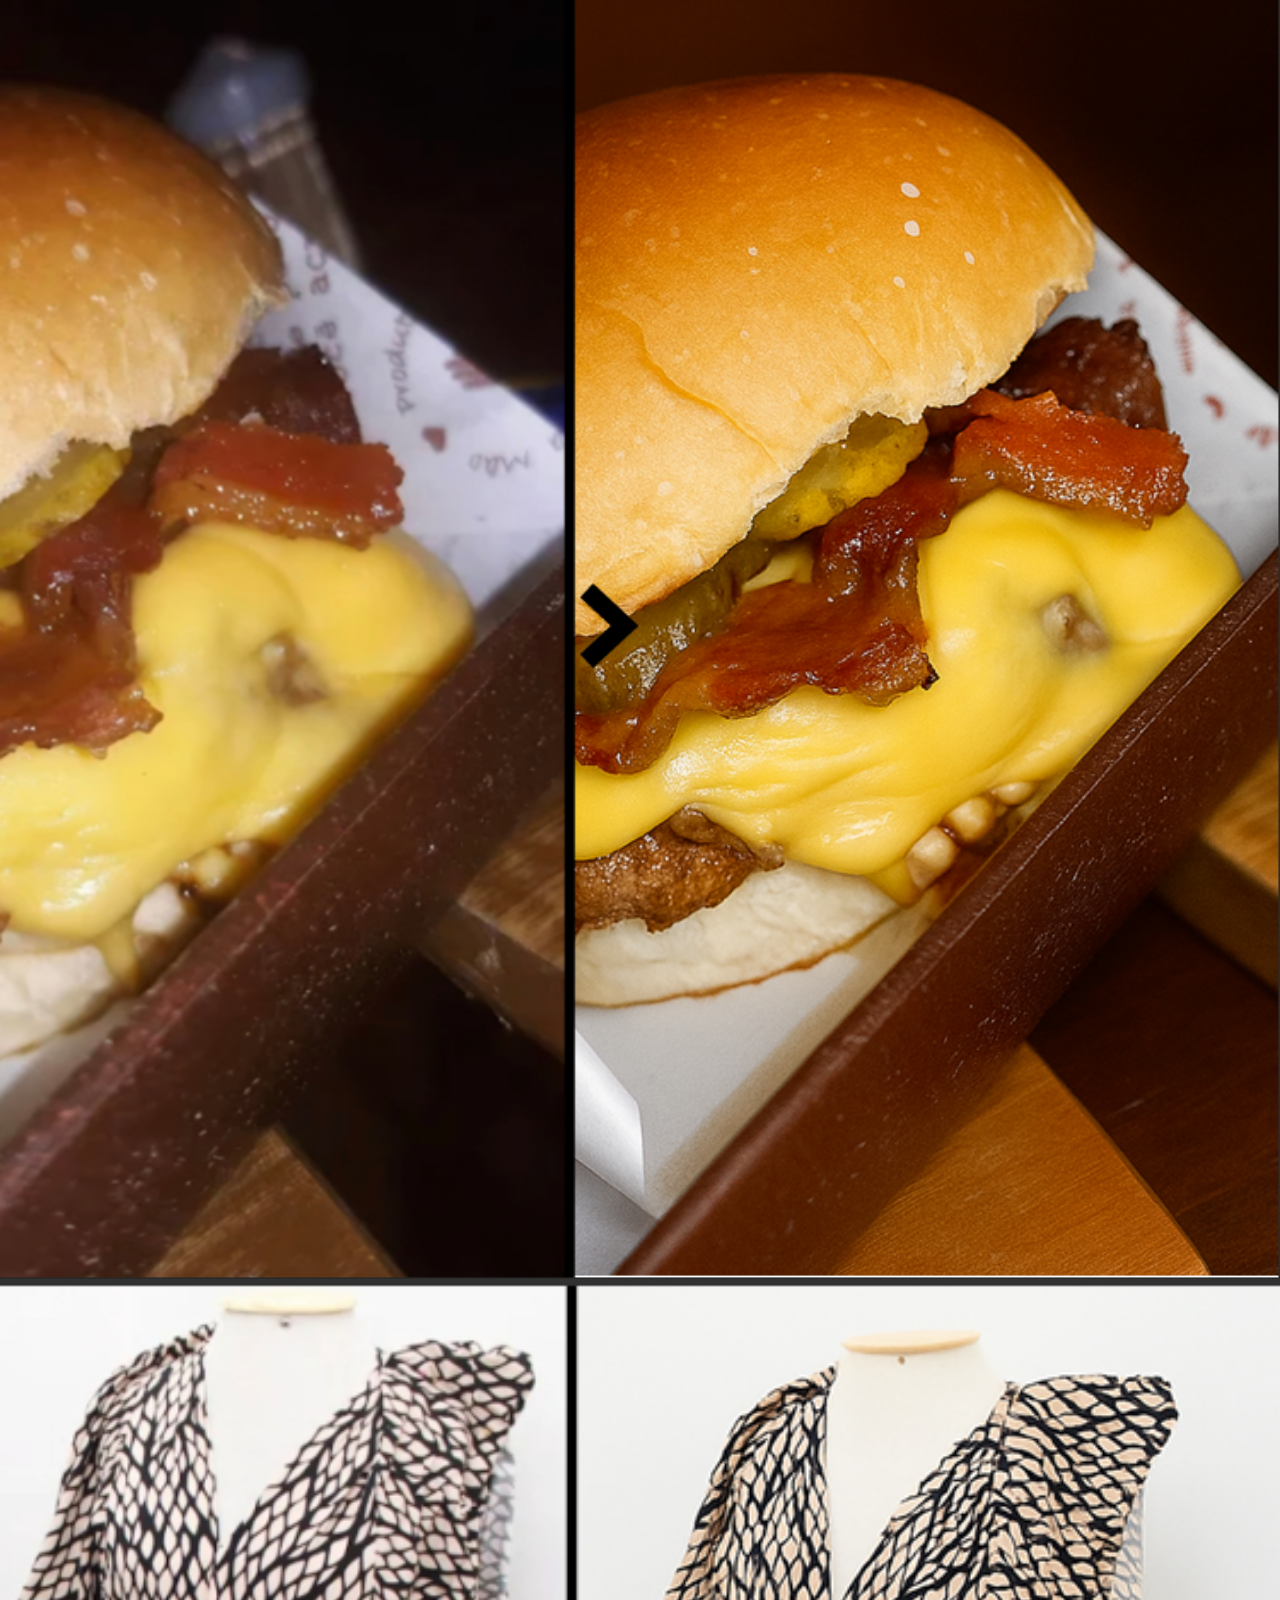
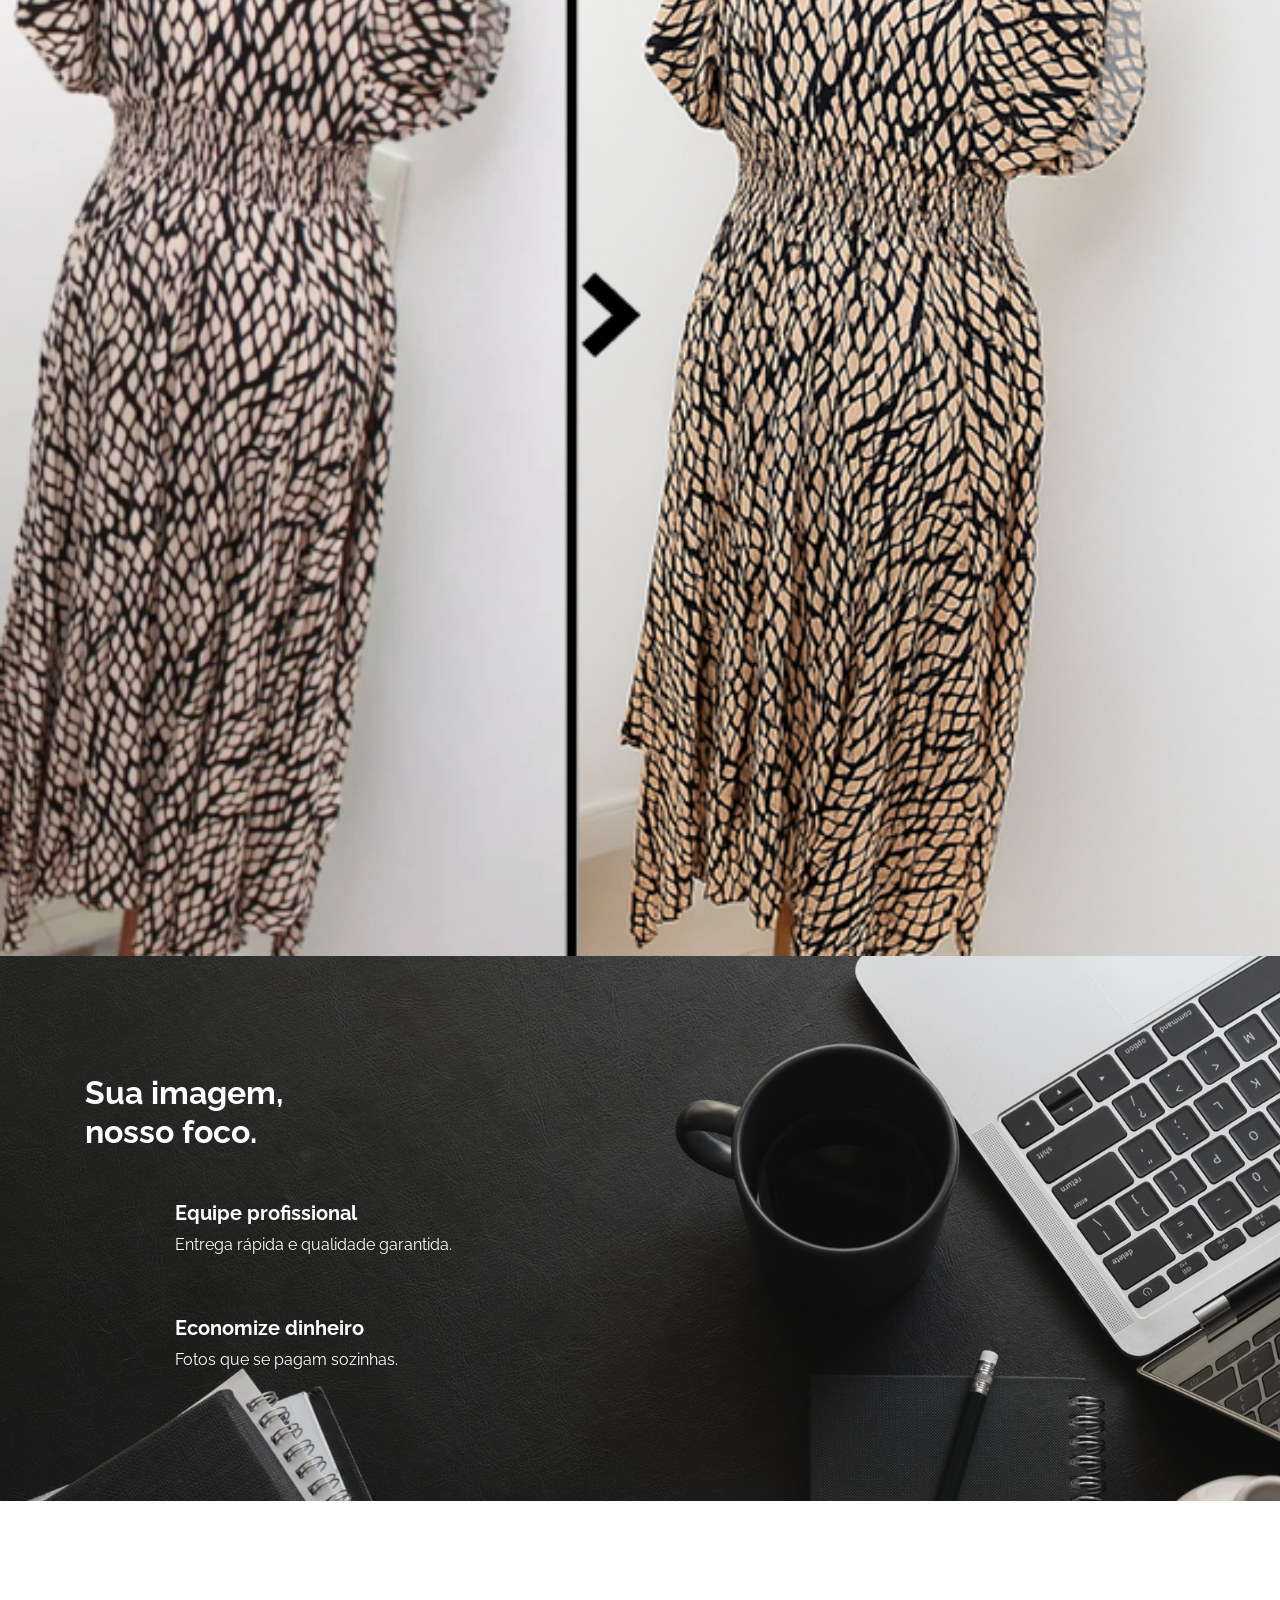
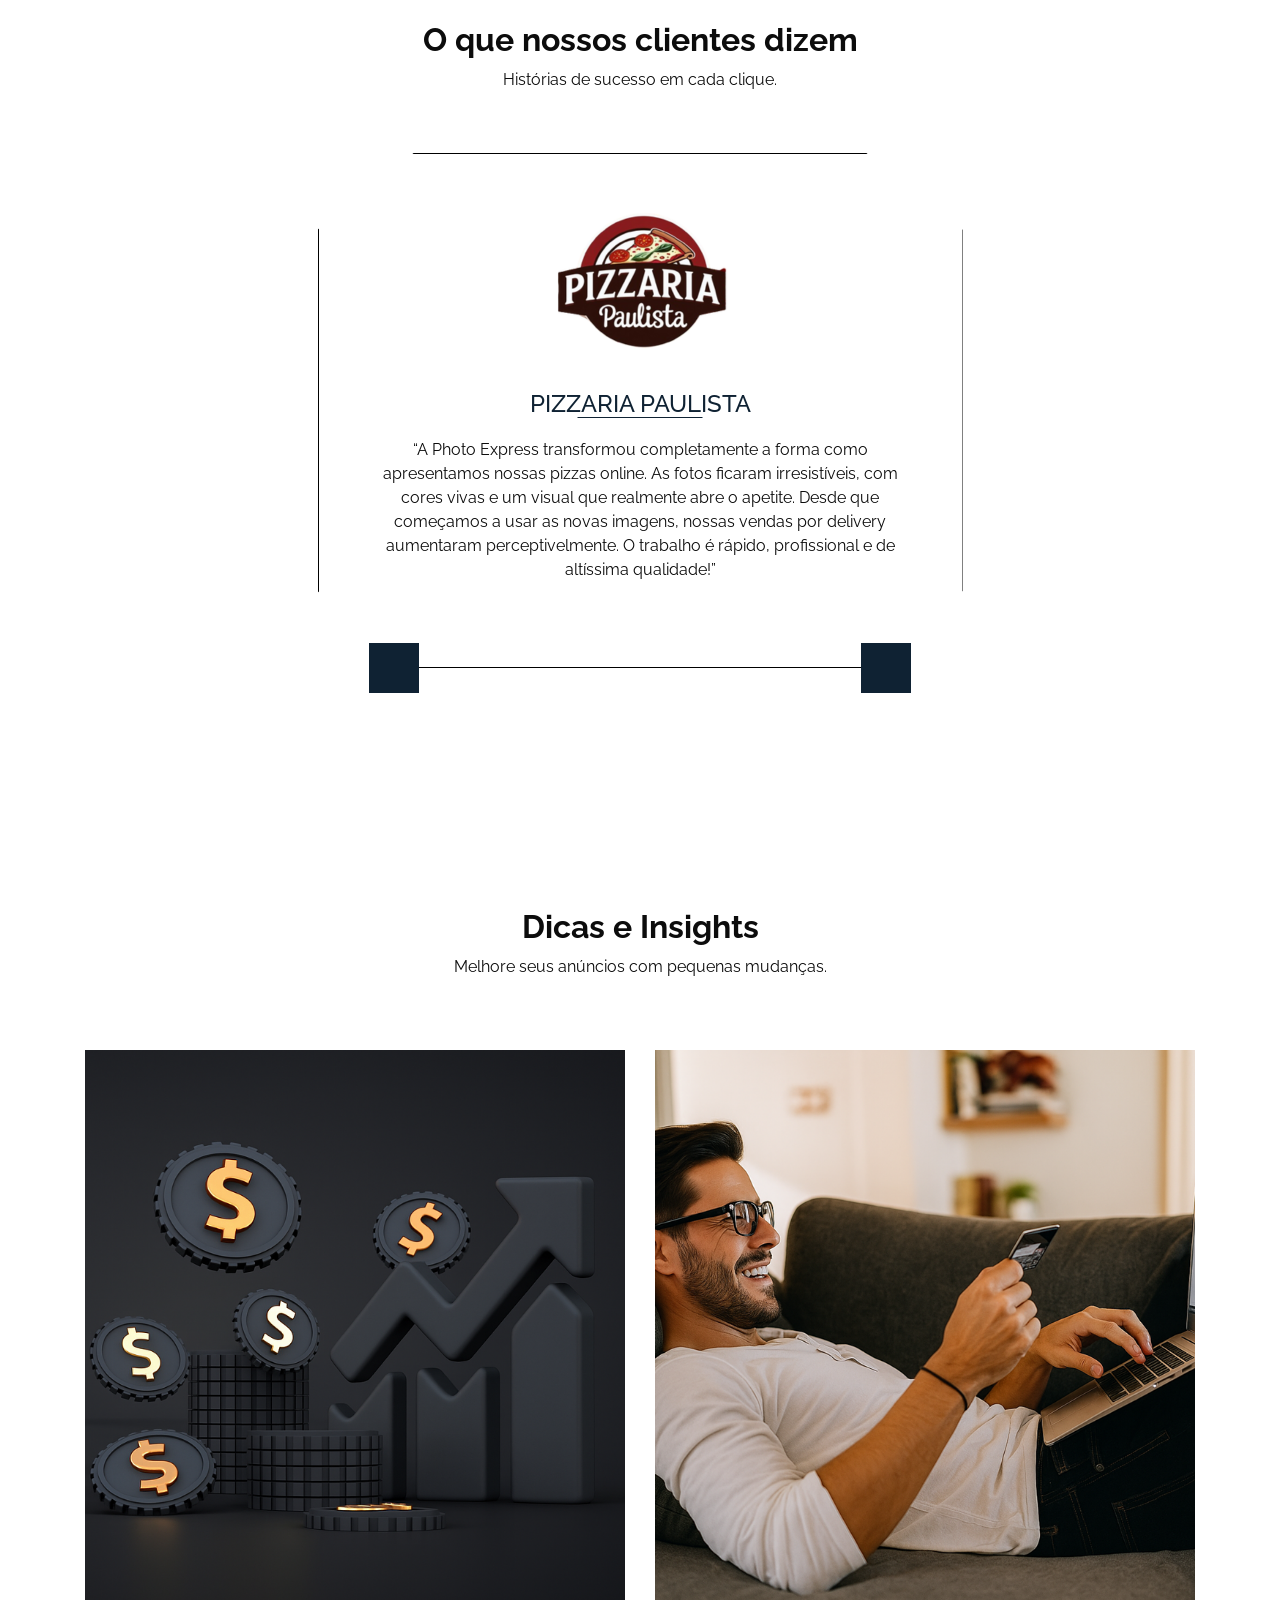
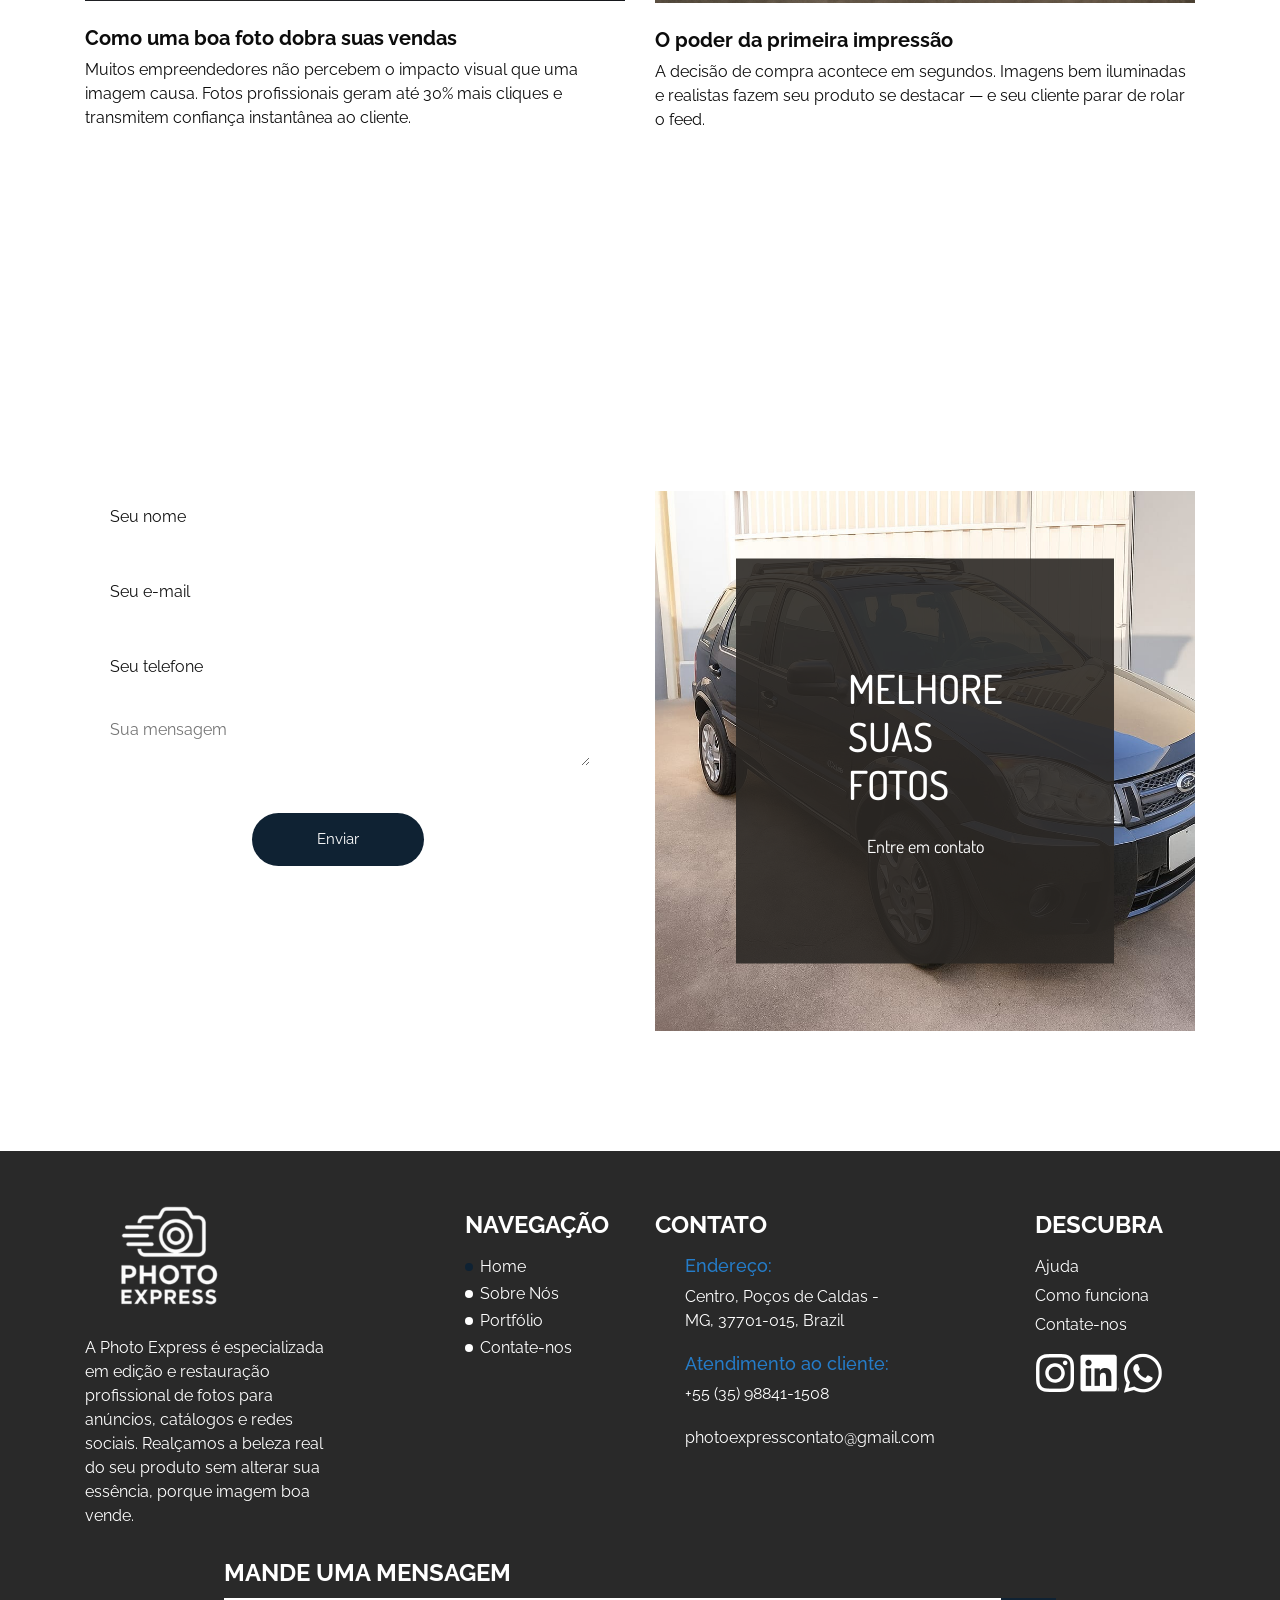
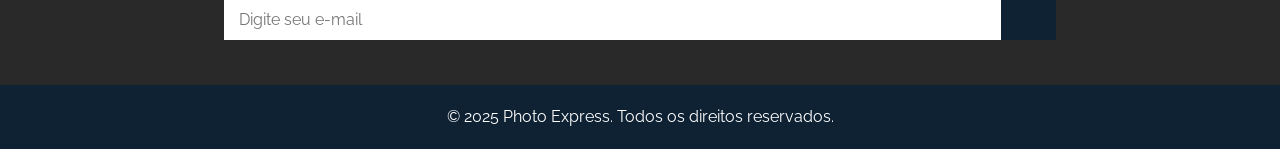
==== commit 420526a3: "Adicionadas fotos aos portfólios e corrigido caminho para portf´lio de veículos" ====
--- a/index.html
+++ b/index.html
@@ -73,7 +73,7 @@
   </a>
   <ul class="dropdown-menu" aria-labelledby="navbarDropdown">
     <li><a class="dropdown-item" href="portfolio_roupa.html">Roupas</a></li>
-    <li><a class="dropdown-item" href="portfolio_carro.html">Carros</a></li>
+    <li><a class="dropdown-item" href="portolio_veiculo.html">Veículos</a></li>
     <li><a class="dropdown-item" href="portfolio_comida.html">Comidas</a></li>
   </ul>
 </li>
@@ -214,7 +214,7 @@
           </h2>
           <p>
             empresa especializada em melhorar fotos de produtos e anúncios
-            (carros, comidas, roupas, etc), entregando resultados 
+            (Veículos, comidas, roupas, etc), entregando resultados 
             rápidos e profissionais.
           </p>
           <a href="about.html">
@@ -243,11 +243,11 @@
       <div class="box">
         <img src="images_p/before_after_portfolio_car1.png" alt="">
         <div class="link-box">
-          <a href="portfolio_carro.html">
+          <a href="portolio_veiculo.html">
             <img src="images/link.png" alt="">
           </a>
           <h6>
-            Seu carro, irresistível
+            Seu veículo, irresistível
           </h6>
         </div>
       </div>
@@ -484,7 +484,7 @@
   <input type="hidden" name="_subject" value="Novo e-mail recebido pelo campo de contato do site!">
   <input type="hidden" name="_captcha" value="true">
   <input type="hidden" name="_template" value="table">
-  <input type="hidden" name="_next" value="https://photoexpresscontato.github.io/portfolio/sucesso.html">
+  <input type="hidden" name="_next" value="https://photoexpresscontato.github.io/portfolio/obrigado.html">
 
   <div class="d-flex justify-content-end">
     <button type="submit">Enviar</button>
@@ -694,29 +694,34 @@
     });
   </script>
 
-  <script>
-    $('.slick-carousel').slick({
-      infinite: true,
-      slidesToShow: 3, // Shows a three slides at a time
-      slidesToScroll: 1, // When you click an arrow, it scrolls 1 slide at a time
-      responsive: [{
-        breakpoint: 768,
+ <script>
+  $('.slick-carousel').slick({
+    infinite: true,
+    slidesToShow: 3,
+    slidesToScroll: 1,
+    swipe: true,
+    touchMove: true,
+    arrows: false,
+    dots: true,
+    responsive: [
+      {
+        breakpoint: 992,
         settings: {
           slidesToShow: 2,
           slidesToScroll: 1,
         }
       },
       {
-        breakpoint: 420,
+        breakpoint: 576,
         settings: {
           slidesToShow: 1,
-          slidesToScroll: 3,
+          slidesToScroll: 1,
         }
       }
-
-      ]
-    });
-  </script>
+    ]
+  });
+</script>
+
 
 </body>
 
--- a/css/style.css
+++ b/css/style.css
@@ -1308,6 +1308,48 @@
   color: #000;
 }
 
+/* ===== IMAGEM DA PÁGINA DE OBRIGADO ===== */
+.obrigado-image-container {
+  display: flex;
+  justify-content: center;
+  align-items: center;
+  flex-direction: column; /* garante que o texto fique abaixo da imagem, centralizado */
+  width: 100%;
+  margin: 0 auto;
+}
+
+.obrigado-image-container img.obrigado-image {
+  max-width: 100%;
+  height: auto;
+}
+
+
+.obrigado-image {
+  width: 85%;
+  max-width: 350px; /* Tamanho padrão bonito */
+  height: auto;
+  transition: all 0.3s ease-in-out;
+}
+
+/* Tablets */
+@media (min-width: 768px) {
+  .obrigado-image {
+    max-width: 300px;
+  }
+}
+
+/* Desktops */
+@media (min-width: 1200px) {
+  .obrigado-image {
+    max-width: 220px; /* 👈 Agora menor, mas proporcional */
+  }
+}
+
+.obrigado-image:hover {
+  transform: scale(1.03);
+}
+
+
 
 
 /*# sourceMappingURL=style.css.map */
